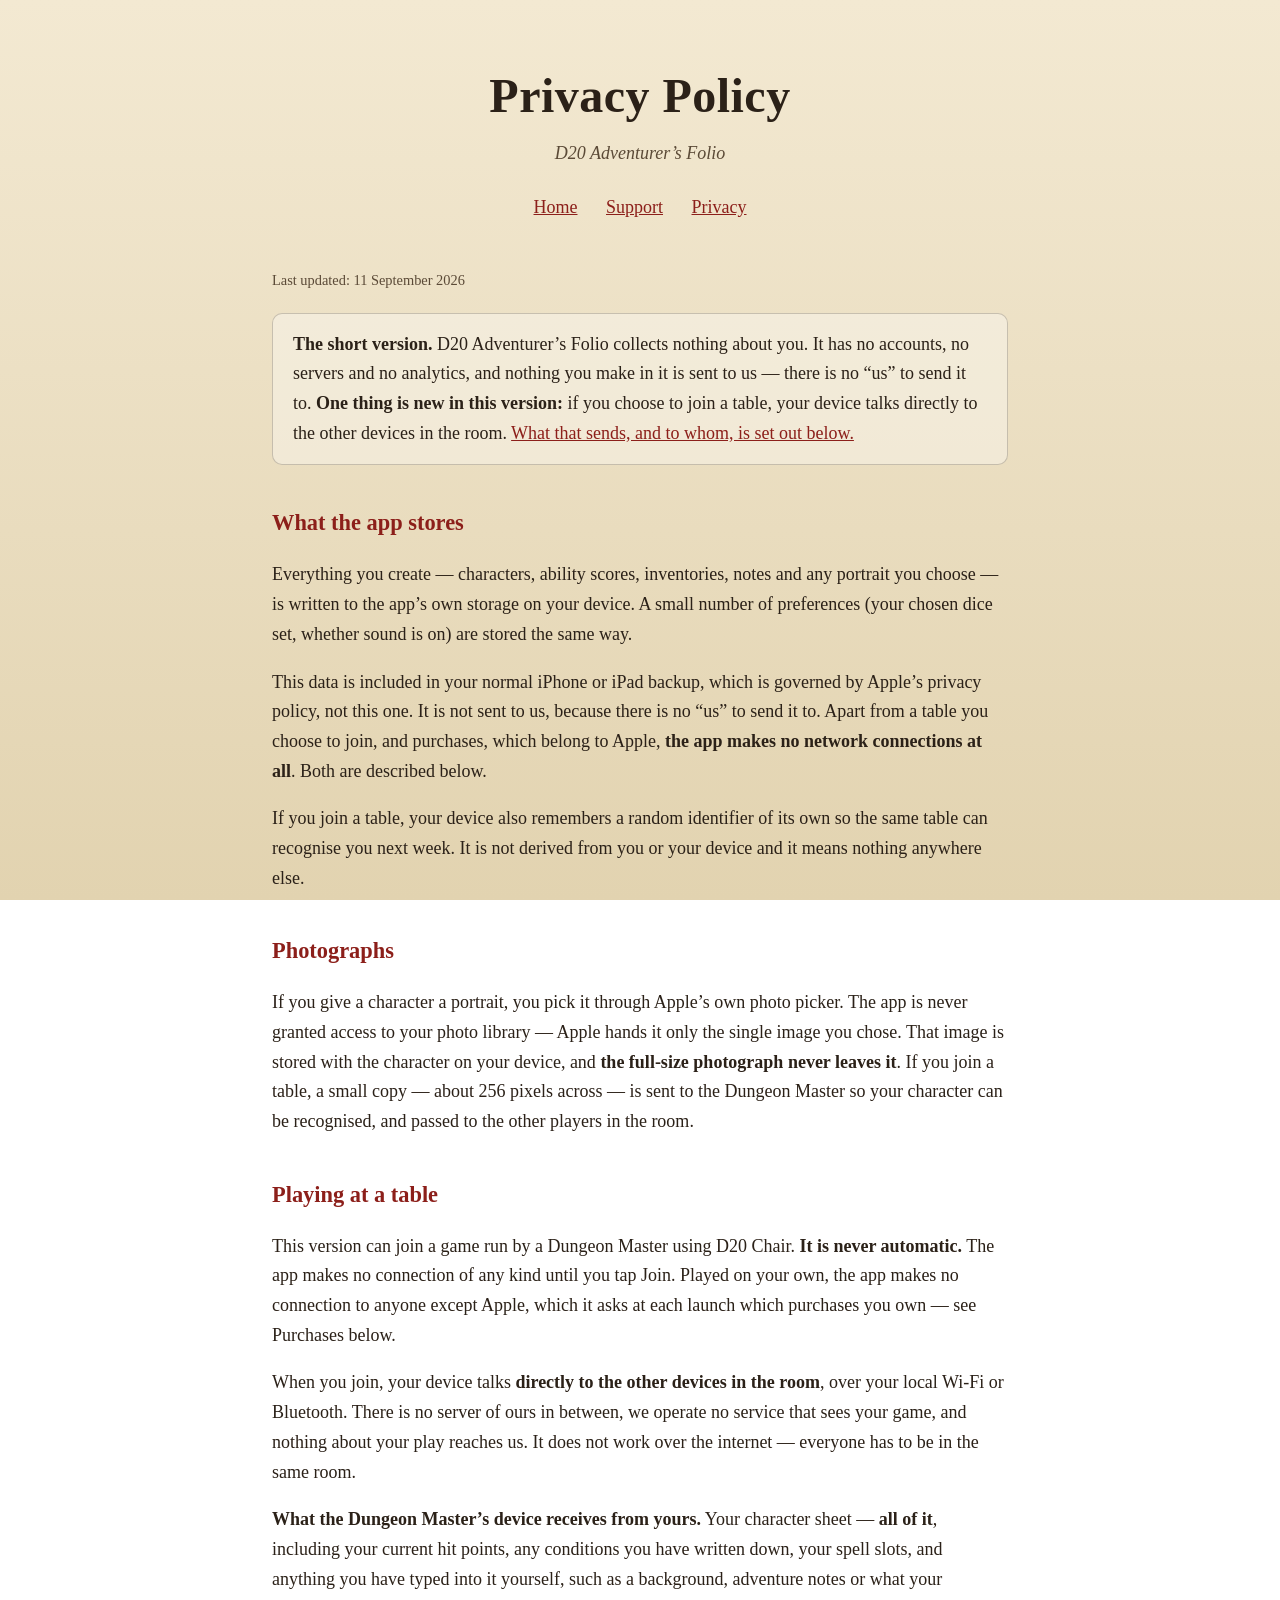
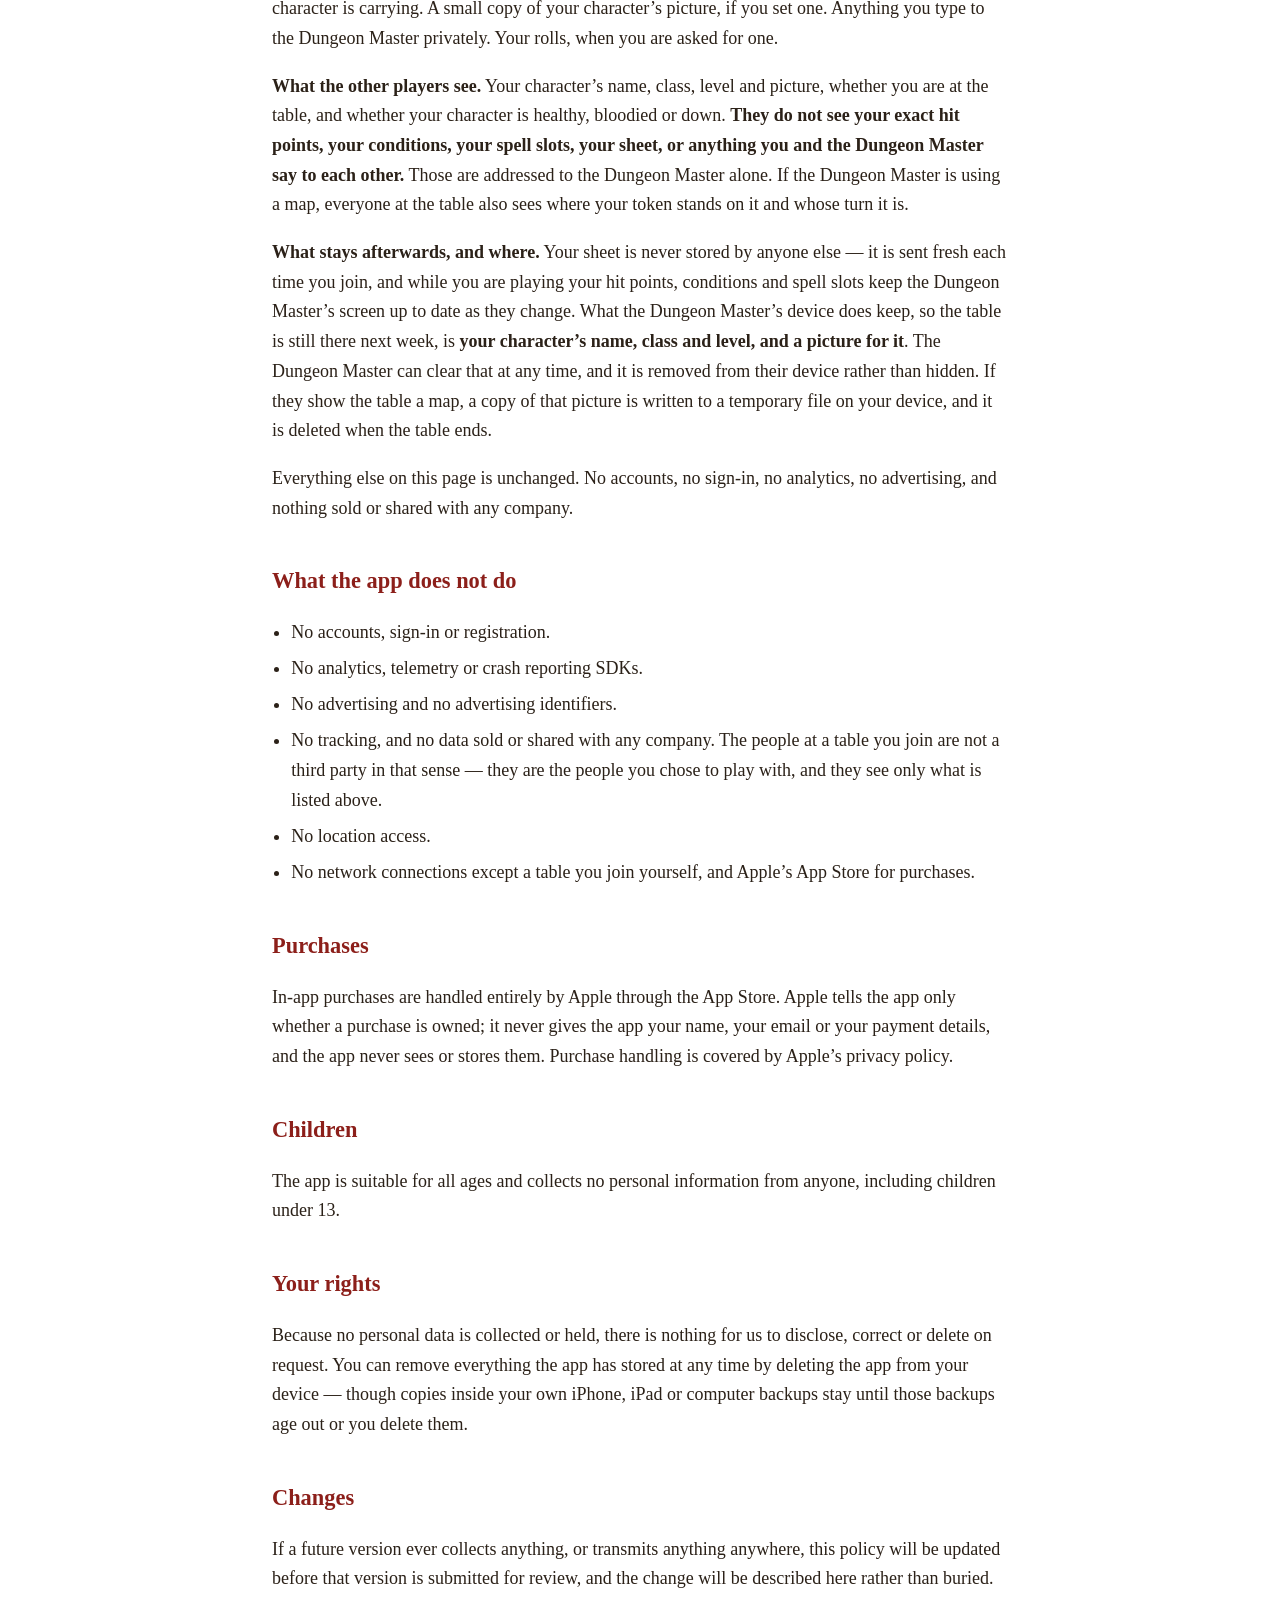
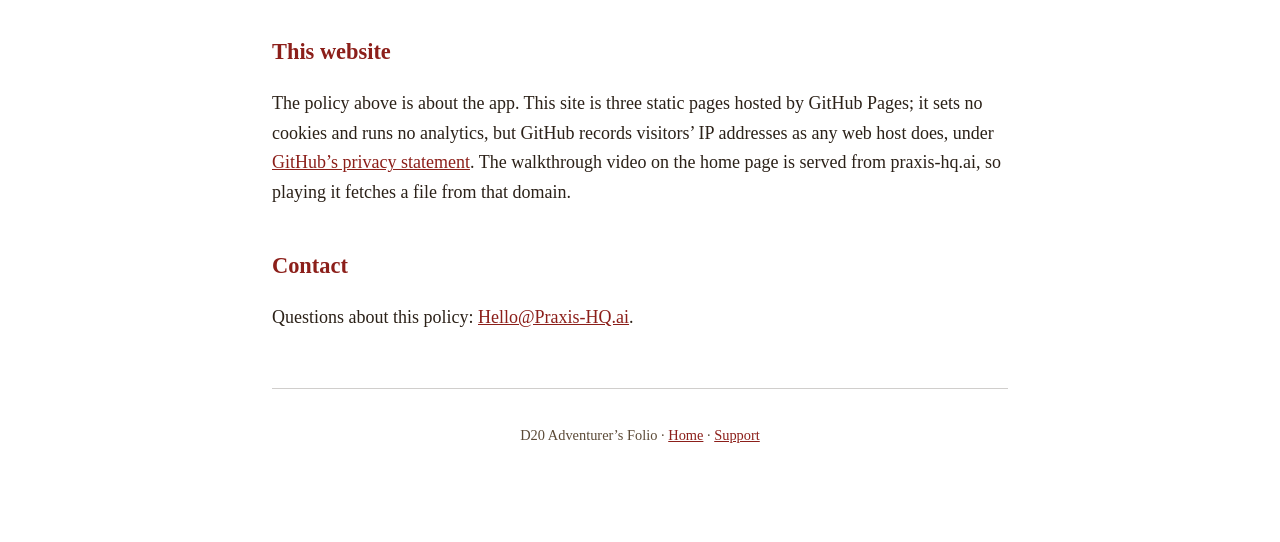
==== privacy.html @ 34105231 "The privacy page Apple actually links to still said the app has no network Folio 1.0.5 went live on " ====
<!doctype html>
<html lang="en">
<head>
<meta charset="utf-8">
<meta name="viewport" content="width=device-width, initial-scale=1">
<title>Privacy Policy &mdash; D20 Adventurer's Folio</title>
<meta name="description" content="Privacy policy for D20 Adventurer's Folio. The app collects no personal data, has no servers, and never transmits your characters.">
<meta property="og:title" content="Privacy Policy — D20 Adventurer’s Folio">
<meta property="og:image" content="https://adam2670.github.io/d20-adventurers-folio/img/hero-playtable.jpg">
<meta property="og:url" content="https://adam2670.github.io/d20-adventurers-folio/privacy.html">
<link rel="canonical" href="https://adam2670.github.io/d20-adventurers-folio/privacy.html">
<link rel="stylesheet" href="style.css?v=3">
</head>
<body>
<div class="wrap">
<header>
  <h1>Privacy Policy</h1>
  <p class="motto">D20 Adventurer&rsquo;s Folio</p>
  <nav>
    <a href="index.html">Home</a>
    <a href="support.html">Support</a>
    <a href="privacy.html">Privacy</a>
  </nav>
</header>

<p class="updated">Last updated: 11 September 2026</p>

<div class="card">
  <p style="margin:0"><strong>The short version.</strong> D20 Adventurer&rsquo;s
  Folio collects nothing about you. It has no accounts, no servers and no
  analytics, and nothing you make in it is sent to us &mdash; there is no
  &ldquo;us&rdquo; to send it to. <strong>One thing is new in this version:</strong>
  if you choose to join a table, your device talks directly to the other devices
  in the room. <a href="#table">What that sends, and to whom, is set out below.</a></p>
</div>

<h2>What the app stores</h2>
<p>Everything you create &mdash; characters, ability scores, inventories, notes
and any portrait you choose &mdash; is written to the app&rsquo;s own storage on
your device. A small number of preferences (your chosen dice set, whether sound
is on) are stored the same way.</p>
<p>This data is included in your normal iPhone or iPad backup, which is governed
by Apple&rsquo;s privacy policy, not this one. It is not sent to us, because
there is no &ldquo;us&rdquo; to send it to. Apart from a table you choose to join,
and purchases, which belong to Apple, <strong>the app makes no network
connections at all</strong>. Both are described below.</p>
<p>If you join a table, your device also remembers a random identifier of its own
so the same table can recognise you next week. It is not derived from you or your
device and it means nothing anywhere else.</p>

<h2>Photographs</h2>
<p>If you give a character a portrait, you pick it through Apple&rsquo;s own
photo picker. The app is never granted access to your photo library &mdash;
Apple hands it only the single image you chose. That image is stored with the
character on your device, and <strong>the full-size photograph never leaves
it</strong>. If you join a table, a small copy &mdash; about 256 pixels across
&mdash; is sent to the Dungeon Master so your character can be recognised, and
passed to the other players in the room.</p>

<h2 id="table">Playing at a table</h2>
<p>This version can join a game run by a Dungeon Master using D20 Chair. <strong>It
is never automatic.</strong> The app makes no connection of any kind until you tap
Join. Played on your own, the app makes no connection to anyone except Apple,
which it asks at each launch which purchases you own &mdash; see Purchases below.</p>

<p>When you join, your device talks <strong>directly to the other devices in the
room</strong>, over your local Wi&#8209;Fi or Bluetooth. There is no server of ours
in between, we operate no service that sees your game, and nothing about your play
reaches us. It does not work over the internet &mdash; everyone has to be in the
same room.</p>

<p><strong>What the Dungeon Master&rsquo;s device receives from yours.</strong> Your
character sheet &mdash; <strong>all of it</strong>, including your current hit points,
any conditions you have written down, your spell slots, and anything you have typed
into it yourself, such as a background, adventure notes or what your character is
carrying. A small copy of your character&rsquo;s picture, if you set one. Anything you type to the Dungeon Master privately. Your rolls, when you are
asked for one.</p>

<p><strong>What the other players see.</strong> Your character&rsquo;s name, class,
level and picture, whether you are at the table, and whether your character is
healthy, bloodied or down. <strong>They do not see your exact hit points, your
conditions, your spell slots, your sheet, or anything you and the Dungeon Master say
to each other.</strong> Those are addressed to the Dungeon Master alone. If the
Dungeon Master is using a map, everyone at the table also sees where your token stands
on it and whose turn it is.</p>

<p><strong>What stays afterwards, and where.</strong> Your sheet is never stored by
anyone else &mdash; it is sent fresh each time you join, and while you are playing
your hit points, conditions and spell slots keep the Dungeon Master&rsquo;s screen up
to date as they change. What the Dungeon
Master&rsquo;s device does keep, so the table is still there next week, is
<strong>your character&rsquo;s name, class and level, and a picture for it</strong>.
The Dungeon Master can clear that at any time, and it is removed from their device
rather than hidden. If they show the table a map, a copy of that picture is written
to a temporary file on your device, and it is deleted when the table ends.</p>

<p>Everything else on this page is unchanged. No accounts, no sign&#8209;in, no
analytics, no advertising, and nothing sold or shared with any company.</p>

<h2>What the app does not do</h2>
<ul>
  <li>No accounts, sign-in or registration.</li>
  <li>No analytics, telemetry or crash reporting SDKs.</li>
  <li>No advertising and no advertising identifiers.</li>
  <li>No tracking, and no data sold or shared with any company. The people at a
      table you join are not a third party in that sense &mdash; they are the
      people you chose to play with, and they see only what is listed above.</li>
  <li>No location access.</li>
  <li>No network connections except a table you join yourself, and Apple&rsquo;s
      App Store for purchases.</li>
</ul>

<h2>Purchases</h2>
<p>In-app purchases are handled entirely by Apple through the App Store. Apple
tells the app only whether a purchase is owned; it never gives the app your name,
your email or your payment details, and the app never sees or stores them.
Purchase handling is covered by Apple&rsquo;s privacy policy.</p>

<h2>Children</h2>
<p>The app is suitable for all ages and collects no personal information from
anyone, including children under 13.</p>

<h2>Your rights</h2>
<p>Because no personal data is collected or held, there is nothing for us to
disclose, correct or delete on request. You can remove everything the app has
stored at any time by deleting the app from your device &mdash; though copies
inside your own iPhone, iPad or computer backups stay until those backups age
out or you delete them.</p>

<h2>Changes</h2>
<p>If a future version ever collects anything, or transmits anything anywhere,
this policy will be updated before that version is submitted for review, and the change will be described here rather than
buried.</p>

<h2>This website</h2>
<p>The policy above is about the app. This site is three static pages hosted by
GitHub Pages; it sets no cookies and runs no analytics, but GitHub records
visitors&rsquo; IP addresses as any web host does, under
<a href="https://docs.github.com/en/site-policy/privacy-policies/github-privacy-statement">GitHub&rsquo;s
privacy statement</a>. The walkthrough video on the home page is served from
praxis-hq.ai, so playing it fetches a file from that domain.</p>

<h2>Contact</h2>
<p>Questions about this policy: <a href="mailto:Hello@Praxis-HQ.ai">Hello@Praxis-HQ.ai</a>.</p>

<footer>
  <p>D20 Adventurer&rsquo;s Folio &middot; <a href="index.html">Home</a> &middot; <a href="support.html">Support</a></p>
</footer>
</div>
</body>
</html>
---- style.css ----
/* Adventurer's Folio — site styles. Self-contained: no fonts, scripts or
   images fetched from anywhere, so the pages load instantly and work offline. */
:root {
  --parchment: #f3e9d2;
  --parchment-dark: #e2d3b0;
  --ink: #2b2118;
  --ink-soft: #5b4a37;
  --accent: #8c1f1a;
  --rule: rgba(43, 33, 24, 0.22);
}
* { box-sizing: border-box; }
body {
  margin: 0;
  padding: 0 1.25rem 5rem;
  background: linear-gradient(180deg, var(--parchment) 0%, var(--parchment-dark) 100%);
  background-attachment: fixed;
  color: var(--ink);
  font-family: Georgia, "Iowan Old Style", "Times New Roman", serif;
  font-size: 18px;
  line-height: 1.65;
}
.wrap { max-width: 46rem; margin: 0 auto; }
header { text-align: center; padding: 3.5rem 0 1rem; }
h1 {
  font-size: clamp(2rem, 6vw, 3rem);
  margin: 0 0 .25rem;
  letter-spacing: .01em;
}
.motto {
  font-style: italic;
  color: var(--ink-soft);
  margin: 0 0 1.5rem;
}
hr {
  border: 0;
  border-top: 1px solid var(--rule);
  margin: 2rem 0;
}
h2 {
  font-size: 1.4rem;
  margin: 2.5rem 0 .75rem;
  color: var(--accent);
}
h3 { font-size: 1.1rem; margin: 1.75rem 0 .4rem; }
a { color: var(--accent); }
a:hover { text-decoration: none; }
nav { text-align: center; margin-bottom: 1rem; }
nav a { margin: 0 .75rem; white-space: nowrap; }
ul { padding-left: 1.2rem; }
li { margin: .4rem 0; }
.lede { font-size: 1.1rem; }
.card {
  background: rgba(255, 255, 255, 0.35);
  border: 1px solid var(--rule);
  border-radius: 10px;
  padding: 1rem 1.25rem;
  margin: 1.25rem 0;
}
.updated { color: var(--ink-soft); font-size: .9rem; }
/* The "getting it" card while the app is still in review. The rule down the
   left is what makes it read as a status note rather than as the download
   button someone arriving from a printed QR code is hoping for. */
.card.pending { border-left: 4px solid var(--accent); }

/* The 1.1 asterisk. Raised and small so it reads as a footnote mark rather
   than as punctuation, and underlined only on hover so a page carrying four
   of them does not look speckled. */
.mark {
  font-size: .8em;
  vertical-align: super;
  line-height: 0;
  text-decoration: none;
  padding: 0 .1em;
}
.mark:hover { text-decoration: underline; }
footer {
  margin-top: 3.5rem;
  padding-top: 1.25rem;
  border-top: 1px solid var(--rule);
  text-align: center;
  color: var(--ink-soft);
  font-size: .9rem;
}
code {
  font-family: ui-monospace, "SF Mono", Menlo, monospace;
  font-size: .9em;
  background: rgba(255,255,255,.45);
  padding: .1em .35em;
  border-radius: 4px;
}

/* ---------------------------------------------------------------------------
   Imagery. Added when the page went from text to a showcase.

   The text column stays 46rem — that is a comfortable measure and widening it
   for the sake of pictures would hurt the reading. Figures break OUT of it
   instead, via a negative margin capped by the viewport, so the prose keeps its
   width and the art gets the room.

   Every image carries width/height so the browser reserves its box before the
   bytes land: without that the page reflows six times as it loads, which on a
   phone reads as jitter.
--------------------------------------------------------------------------- */
figure { margin: 0; }
figure img {
  display: block;
  width: 100%;
  height: auto;
  border-radius: 8px;
  border: 1px solid var(--rule);
  box-shadow: 0 2px 14px rgba(43, 33, 24, .18);
  background: rgba(255,255,255,.25);
}
figcaption {
  text-align: center;
  font-style: italic;
  color: var(--ink-soft);
  font-size: .92rem;
  margin-top: .5rem;
}

/* The walkthrough video. Matched to `figure img` so a video and a still sit
   identically in the measure — same radius, rule and shadow, so the page does
   not visibly change shape when one replaces the other. */
figure video {
  display: block;
  width: 100%;
  height: auto;
  border-radius: 8px;
  border: 1px solid var(--rule);
  box-shadow: 0 2px 14px rgba(43, 33, 24, .18);
  background: #14100a;
}
/* Licence attribution, not commentary: smaller and quieter than a figcaption,
   but deliberately NOT hidden — CC-BY requires it to be visible. */
.credit {
  text-align: center;
  color: var(--ink-soft);
  font-size: .78rem;
  margin: .6rem 0 0;
}

/* The playtable render, wider than the measure. */
.hero { margin: .5rem 0 2rem; }
.hero img { border-radius: 10px; }
.wide { margin: 2rem 0; }

/* Picture beside prose. Below 46rem it stacks, picture first — on a phone the
   image is the thing that earns the scroll. */
.split {
  display: grid;
  grid-template-columns: minmax(0, 1fr) minmax(0, 1.15fr);
  gap: 1.75rem;
  align-items: center;
  margin: 1.5rem 0 2.5rem;
}
.split > div > p:first-child { margin-top: 0; }
.split > div > p:last-child { margin-bottom: 0; }
.split.reverse > figure { order: 2; }

.gallery {
  display: grid;
  grid-template-columns: repeat(3, minmax(0, 1fr));
  gap: 1.25rem;
  margin: 1.5rem 0 2.5rem;
}
/* The cast: FOUR across, one row, full size. It was briefly five — Sir Garrick
   and Sir Adam are both paladins, and the pair read as a duplicate while the
   extra card cost the row its clean single line. One paladin, four columns.
   The builder crops every card to one aspect so the captions sit level. */
.heroes {
  display: grid;
  grid-template-columns: repeat(4, minmax(0, 1fr));
  gap: 1rem;
  margin: 1.5rem 0 2.5rem;
}
.heroes figcaption { font-size: .82rem; }

/* The comparison table.
   THE WRAPPER SCROLLS, NOT THE PAGE. Three columns of prose cannot fit a
   narrow phone at a readable size, and a table that overflows its parent takes
   the whole document sideways with it — every section on the page then scrolls
   horizontally to accommodate one element. `overflow-x: auto` on the wrapper
   confines that to the table, and `min-width` gives it something to scroll to
   rather than crushing the columns to two words each. */
.compare { overflow-x: auto; margin: 1.25rem 0 2rem; }
.compare table {
  border-collapse: collapse;
  width: 100%;
  min-width: 34rem;
  font-size: .95rem;
}
.compare th, .compare td {
  text-align: left;
  vertical-align: top;
  padding: .6rem .7rem;
  border-bottom: 1px solid var(--rule);
}
.compare thead th {
  font-size: .82rem;
  letter-spacing: .04em;
  text-transform: uppercase;
  color: var(--ink-soft);
  border-bottom-width: 2px;
}
/* The first column is the question, not an answer — it reads as a row label. */
.compare tbody th { font-weight: 600; width: 26%; }
/* Ours is the column being argued for, so it carries the weight. The tint is
   the parchment card colour, not a highlight: a coloured band would read as an
   ad inside a page that is otherwise a document. */
.compare td:last-child { background: rgba(255, 255, 255, 0.35); }
.compare tbody tr:last-child th, .compare tbody tr:last-child td { border-bottom: none; }

@media (max-width: 46rem) {
  .split { grid-template-columns: 1fr; gap: 1.1rem; }
  .split.reverse > figure { order: 0; }
  .gallery { grid-template-columns: repeat(2, minmax(0, 1fr)); }
  .heroes { grid-template-columns: repeat(2, minmax(0, 1fr)); }
}
@media (max-width: 30rem) {
  .gallery, .heroes { grid-template-columns: 1fr; }
}
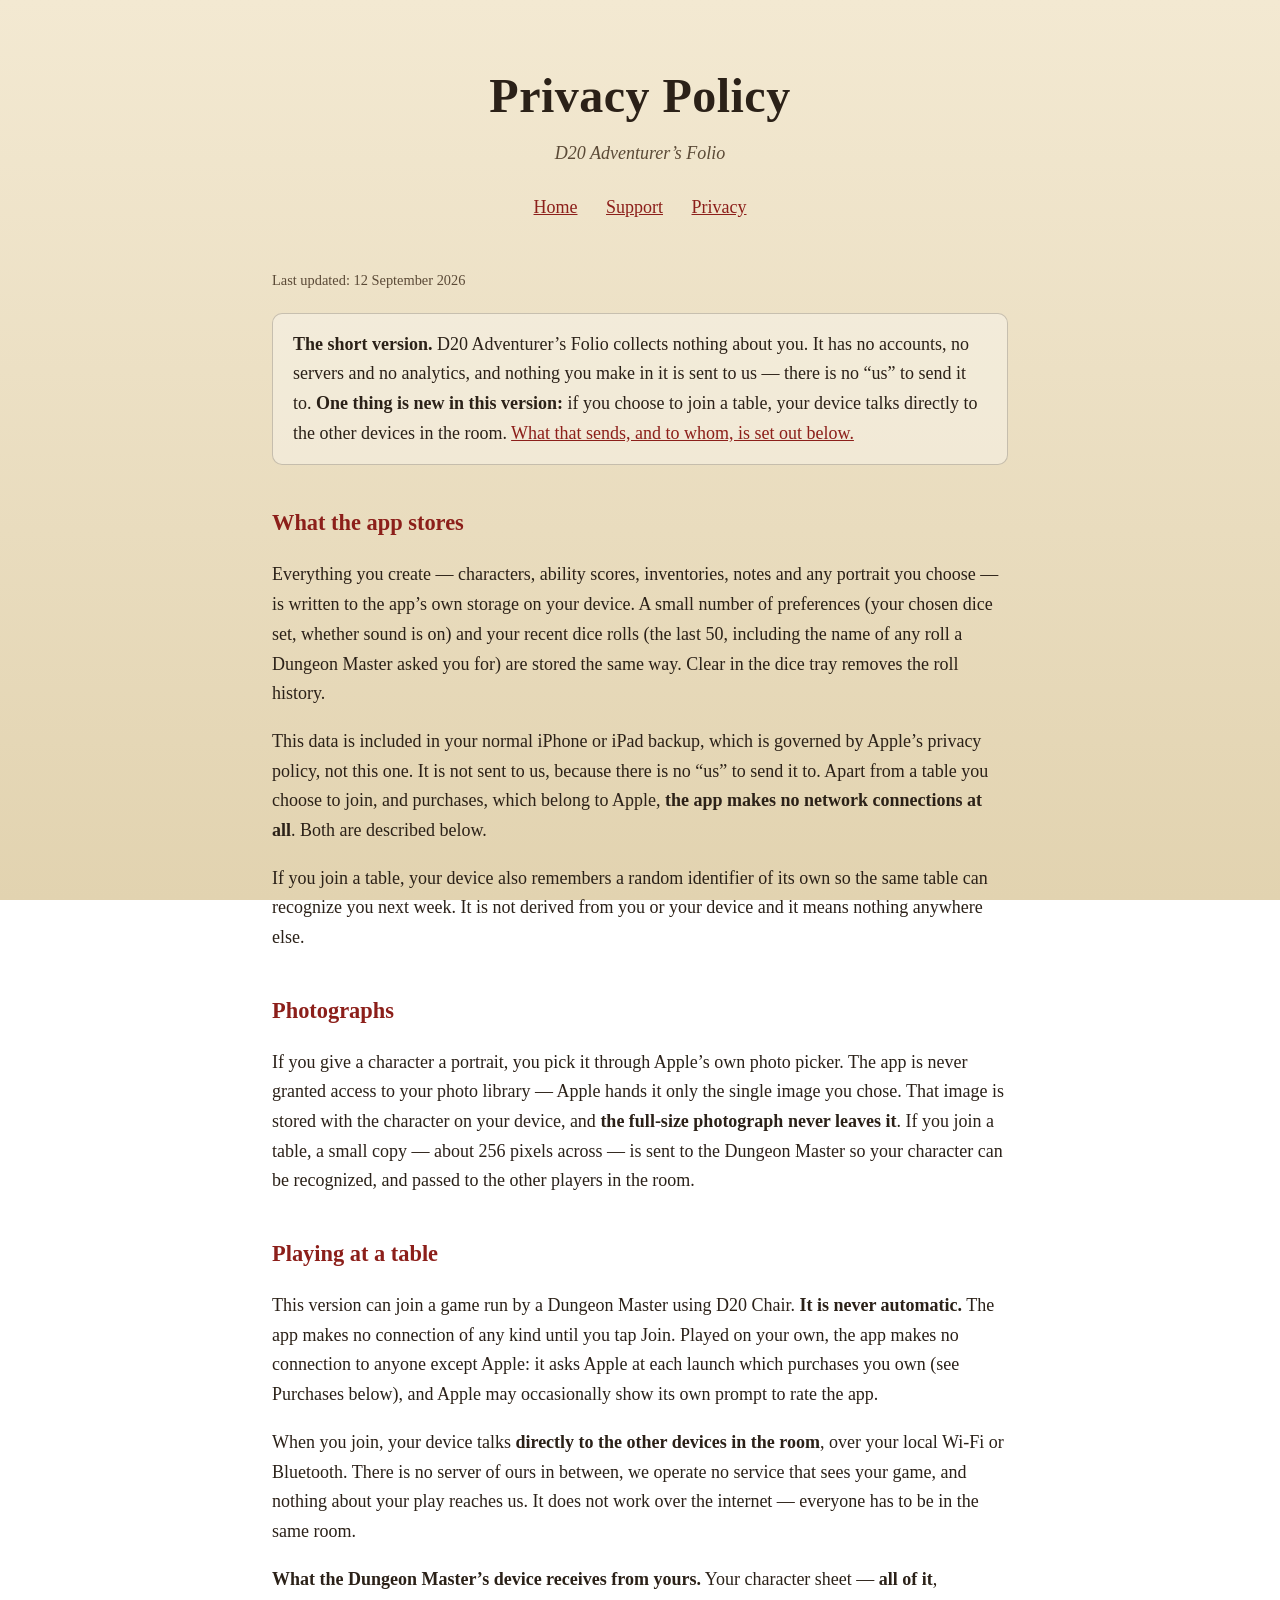
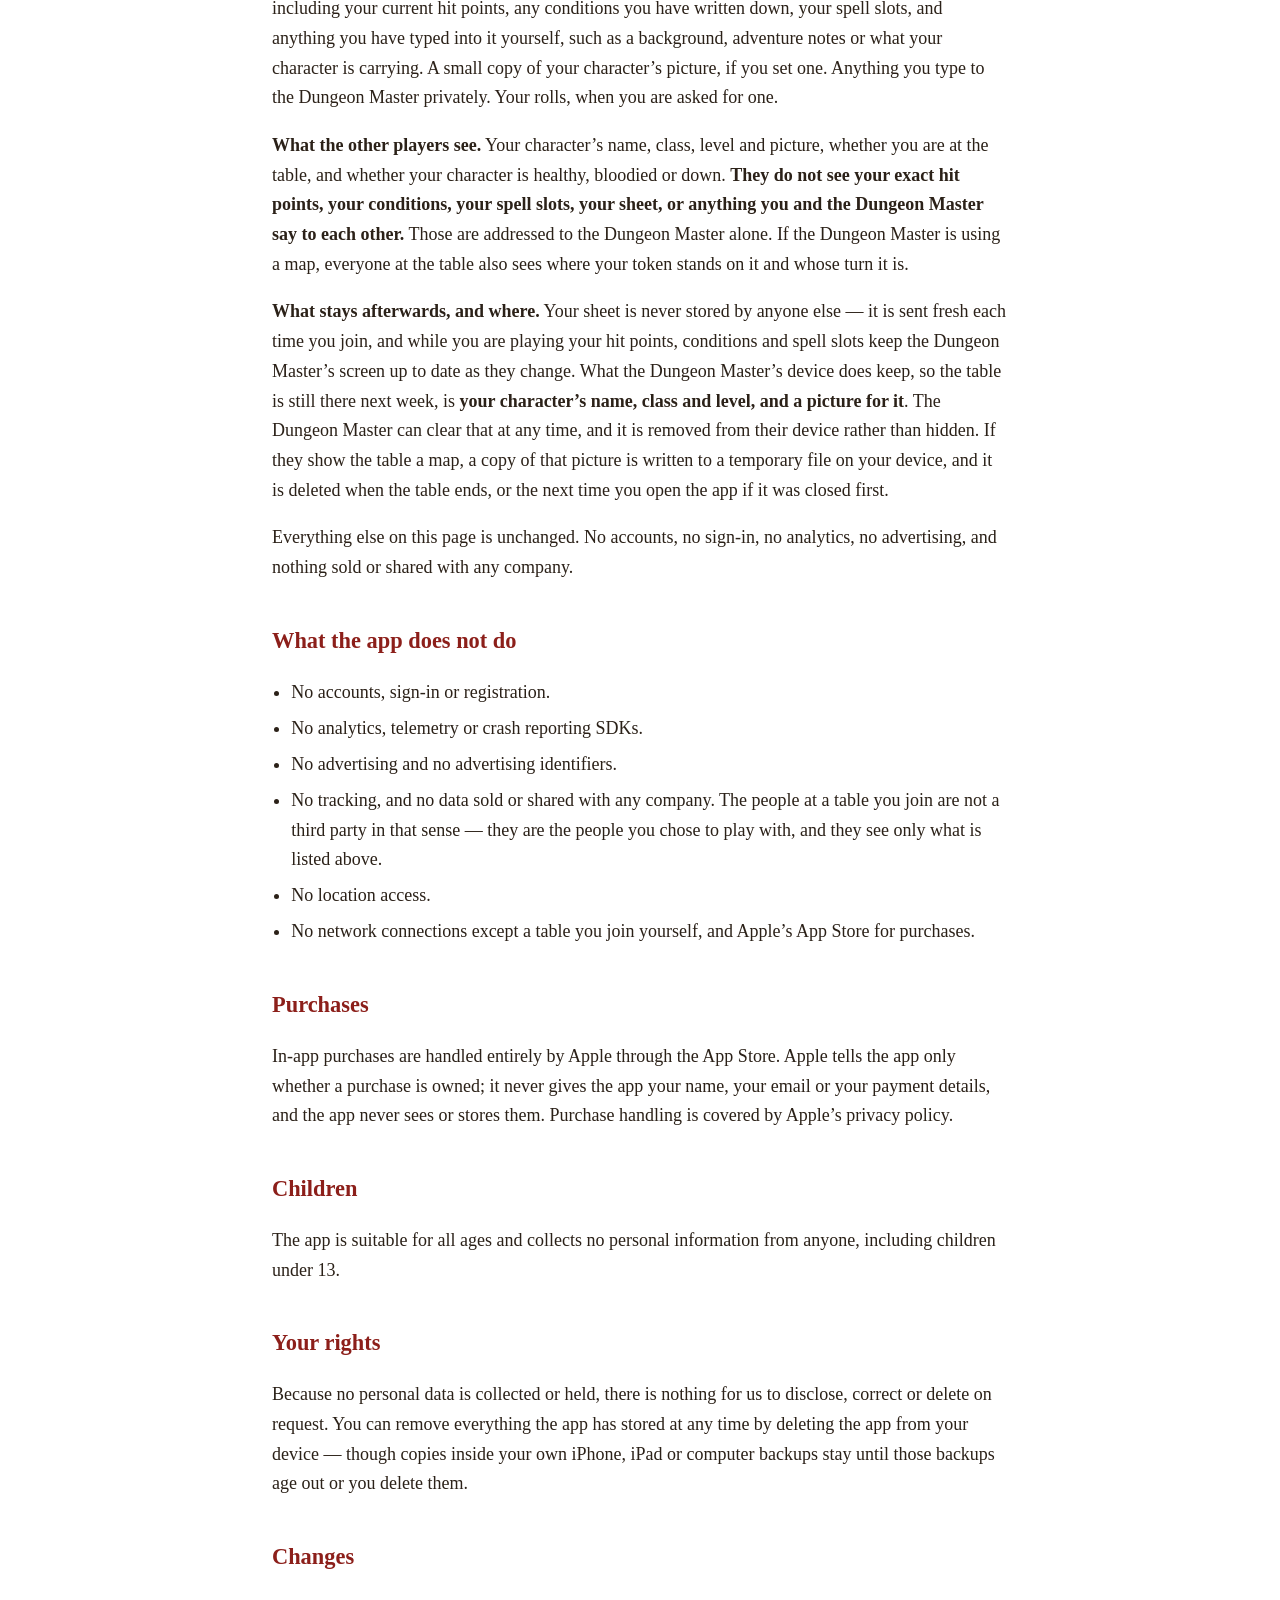
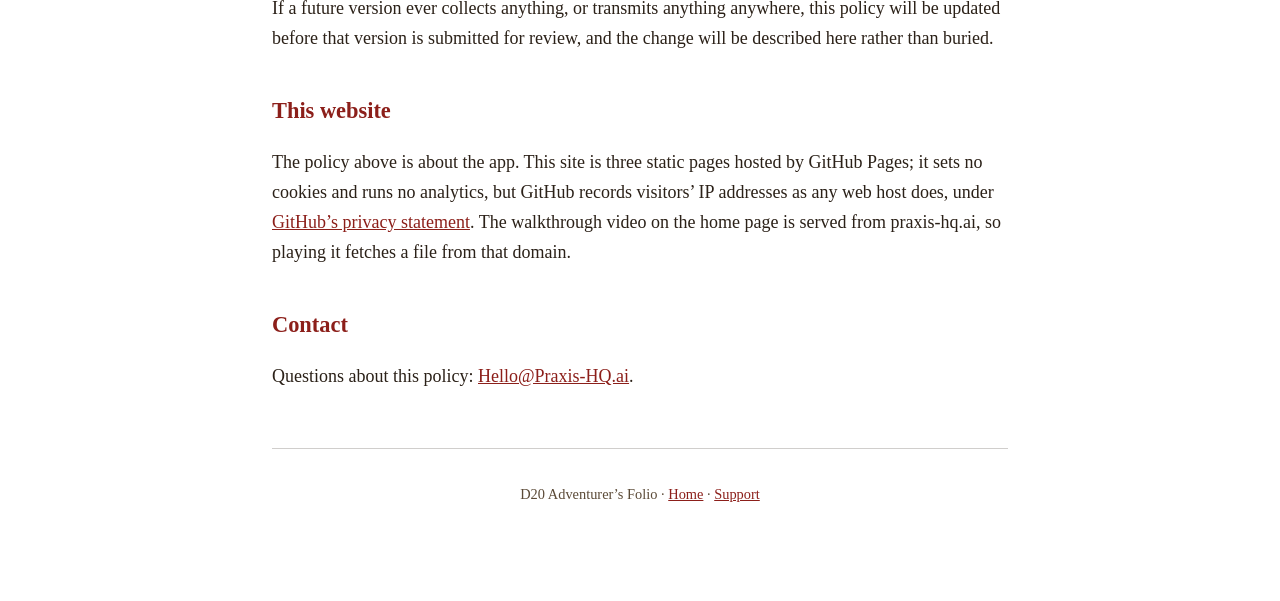
==== commit bc08671e: "Privacy: recent dice rolls, Apple's rating prompt, map cleanup after a force-quit (Adam approved A, " ====
--- a/privacy.html
+++ b/privacy.html
@@ -23,7 +23,7 @@
   </nav>
 </header>
 
-<p class="updated">Last updated: 11 September 2026</p>
+<p class="updated">Last updated: 12 September 2026</p>
 
 <div class="card">
   <p style="margin:0"><strong>The short version.</strong> D20 Adventurer&rsquo;s
@@ -38,14 +38,16 @@
 <p>Everything you create &mdash; characters, ability scores, inventories, notes
 and any portrait you choose &mdash; is written to the app&rsquo;s own storage on
 your device. A small number of preferences (your chosen dice set, whether sound
-is on) are stored the same way.</p>
+is on) and your recent dice rolls (the last 50, including the name of any roll a
+Dungeon Master asked you for) are stored the same way. Clear in the dice tray
+removes the roll history.</p>
 <p>This data is included in your normal iPhone or iPad backup, which is governed
 by Apple&rsquo;s privacy policy, not this one. It is not sent to us, because
 there is no &ldquo;us&rdquo; to send it to. Apart from a table you choose to join,
 and purchases, which belong to Apple, <strong>the app makes no network
 connections at all</strong>. Both are described below.</p>
 <p>If you join a table, your device also remembers a random identifier of its own
-so the same table can recognise you next week. It is not derived from you or your
+so the same table can recognize you next week. It is not derived from you or your
 device and it means nothing anywhere else.</p>
 
 <h2>Photographs</h2>
@@ -54,14 +56,15 @@
 Apple hands it only the single image you chose. That image is stored with the
 character on your device, and <strong>the full-size photograph never leaves
 it</strong>. If you join a table, a small copy &mdash; about 256 pixels across
-&mdash; is sent to the Dungeon Master so your character can be recognised, and
+&mdash; is sent to the Dungeon Master so your character can be recognized, and
 passed to the other players in the room.</p>
 
 <h2 id="table">Playing at a table</h2>
 <p>This version can join a game run by a Dungeon Master using D20 Chair. <strong>It
 is never automatic.</strong> The app makes no connection of any kind until you tap
-Join. Played on your own, the app makes no connection to anyone except Apple,
-which it asks at each launch which purchases you own &mdash; see Purchases below.</p>
+Join. Played on your own, the app makes no connection to anyone except Apple: it asks
+Apple at each launch which purchases you own (see Purchases below), and Apple may
+occasionally show its own prompt to rate the app.</p>
 
 <p>When you join, your device talks <strong>directly to the other devices in the
 room</strong>, over your local Wi&#8209;Fi or Bluetooth. There is no server of ours
@@ -92,7 +95,8 @@
 <strong>your character&rsquo;s name, class and level, and a picture for it</strong>.
 The Dungeon Master can clear that at any time, and it is removed from their device
 rather than hidden. If they show the table a map, a copy of that picture is written
-to a temporary file on your device, and it is deleted when the table ends.</p>
+to a temporary file on your device, and it is deleted when the table ends, or the
+next time you open the app if it was closed first.</p>
 
 <p>Everything else on this page is unchanged. No accounts, no sign&#8209;in, no
 analytics, no advertising, and nothing sold or shared with any company.</p>
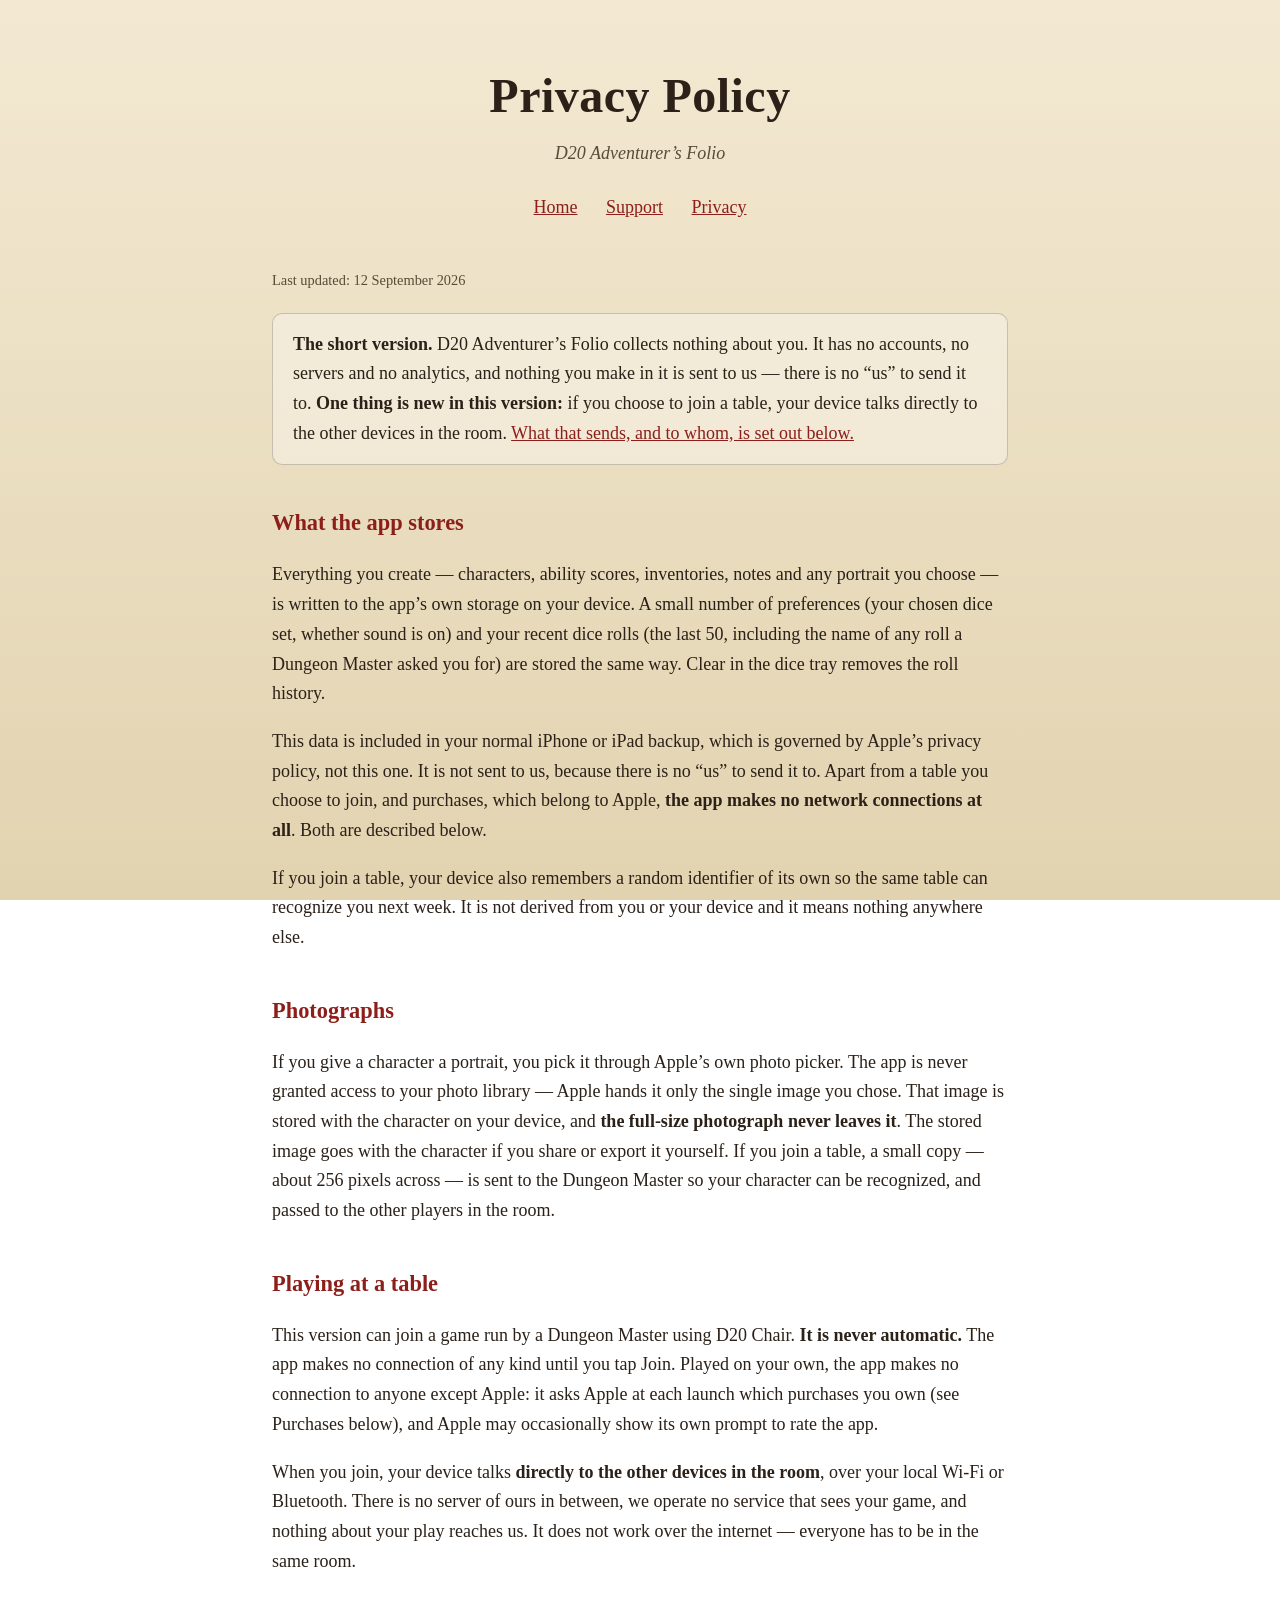
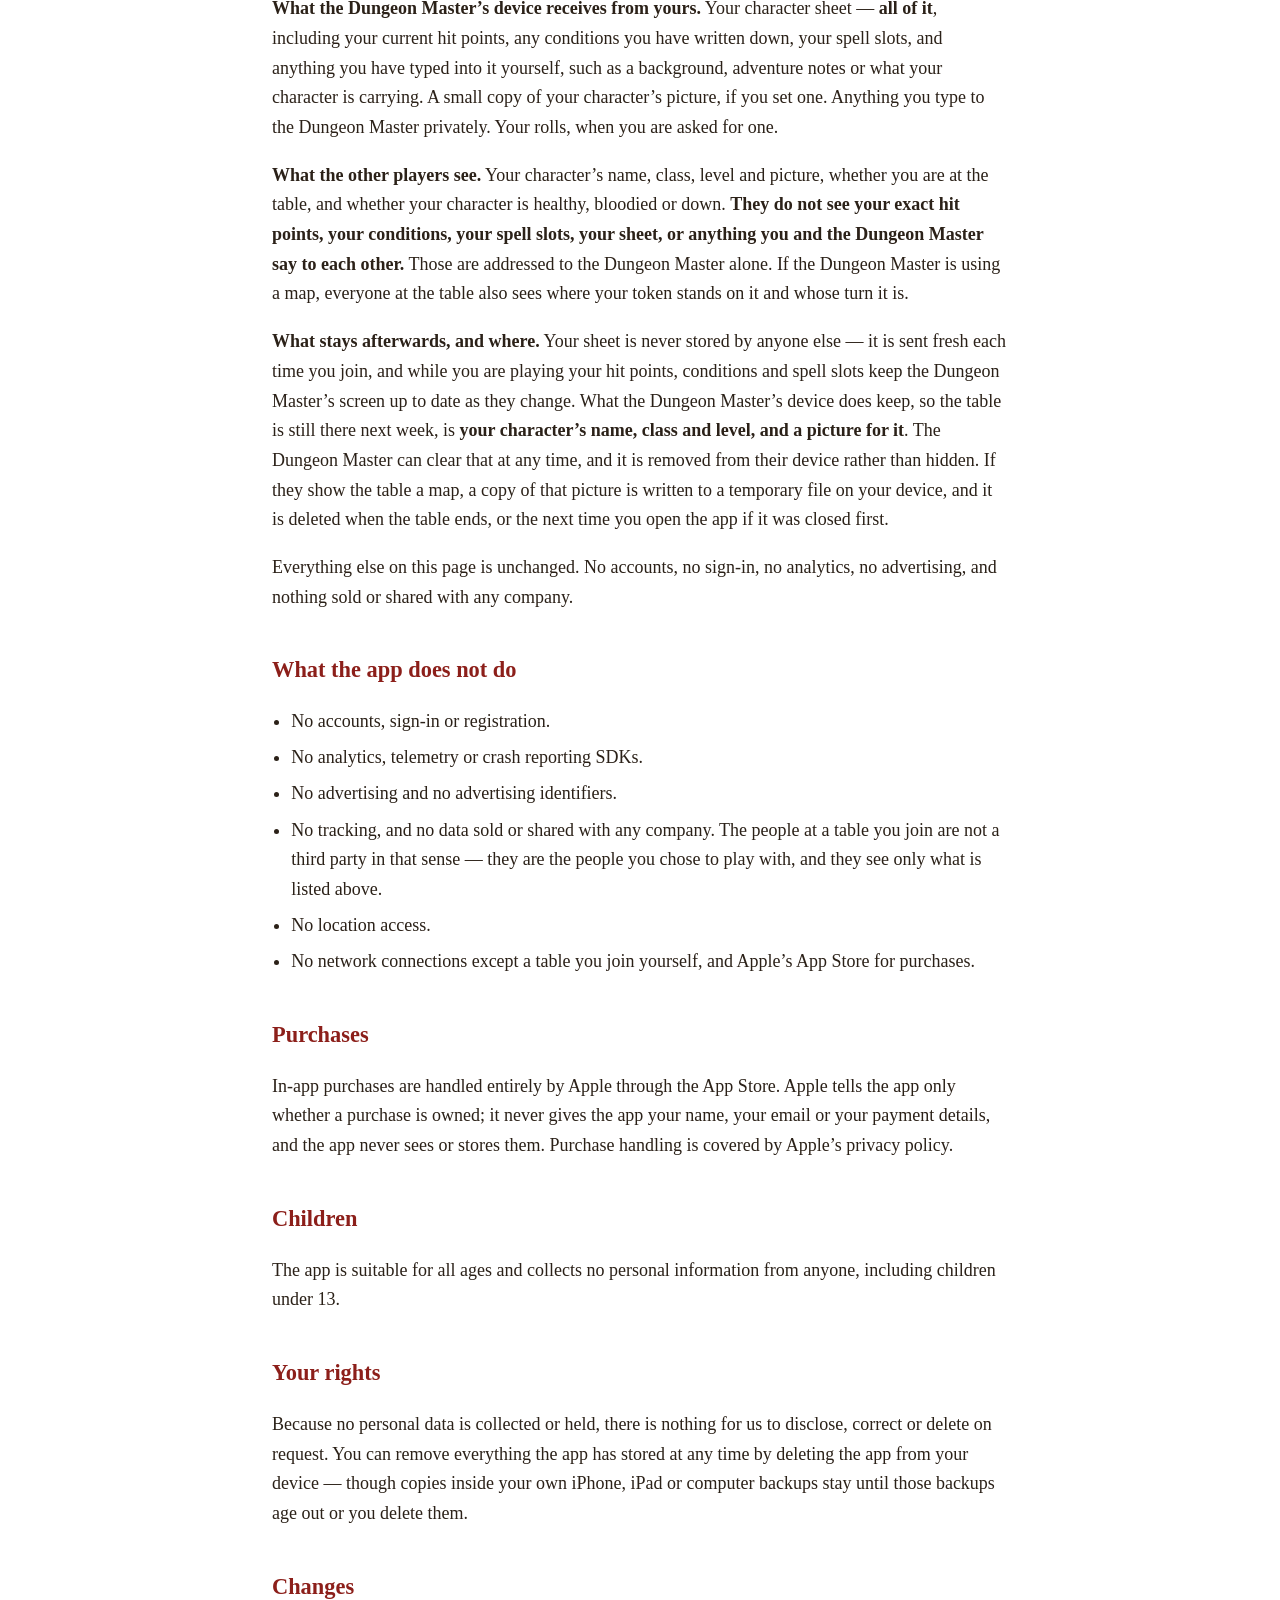
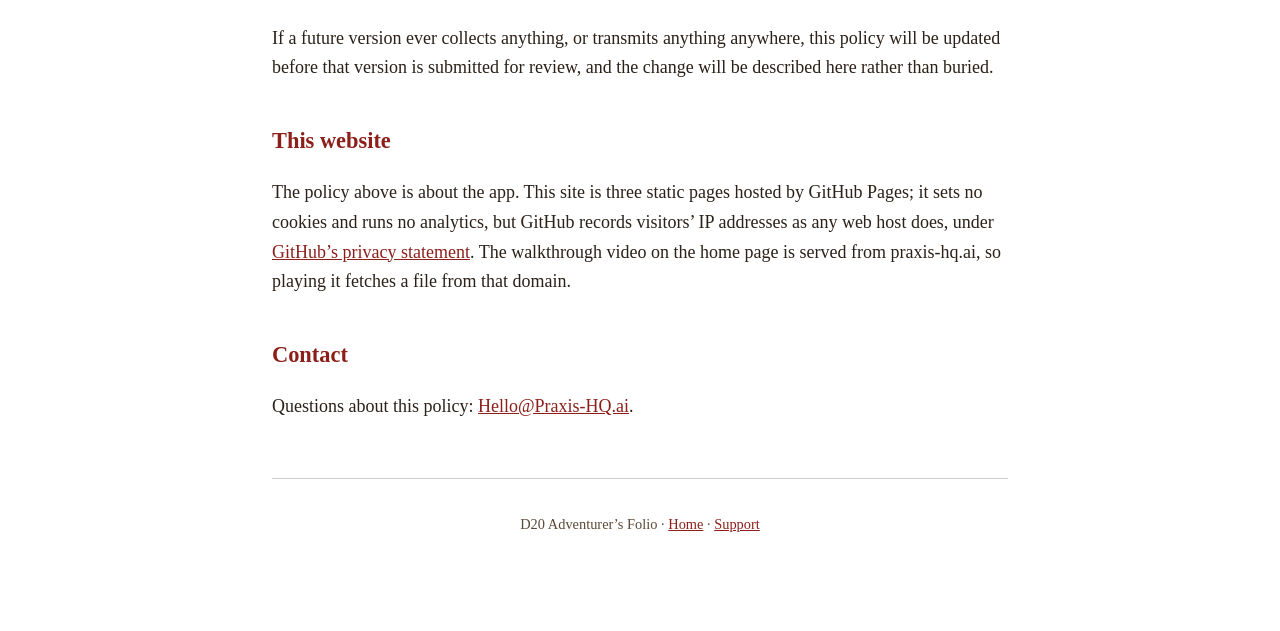
==== commit a81ef599: "Folio privacy: the stored portrait goes with a shared or exported character (B′, Adam approved 21:18" ====
--- a/privacy.html
+++ b/privacy.html
@@ -55,7 +55,8 @@
 photo picker. The app is never granted access to your photo library &mdash;
 Apple hands it only the single image you chose. That image is stored with the
 character on your device, and <strong>the full-size photograph never leaves
-it</strong>. If you join a table, a small copy &mdash; about 256 pixels across
+it</strong>. The stored image goes with the
+character if you share or export it yourself. If you join a table, a small copy &mdash; about 256 pixels across
 &mdash; is sent to the Dungeon Master so your character can be recognized, and
 passed to the other players in the room.</p>
 
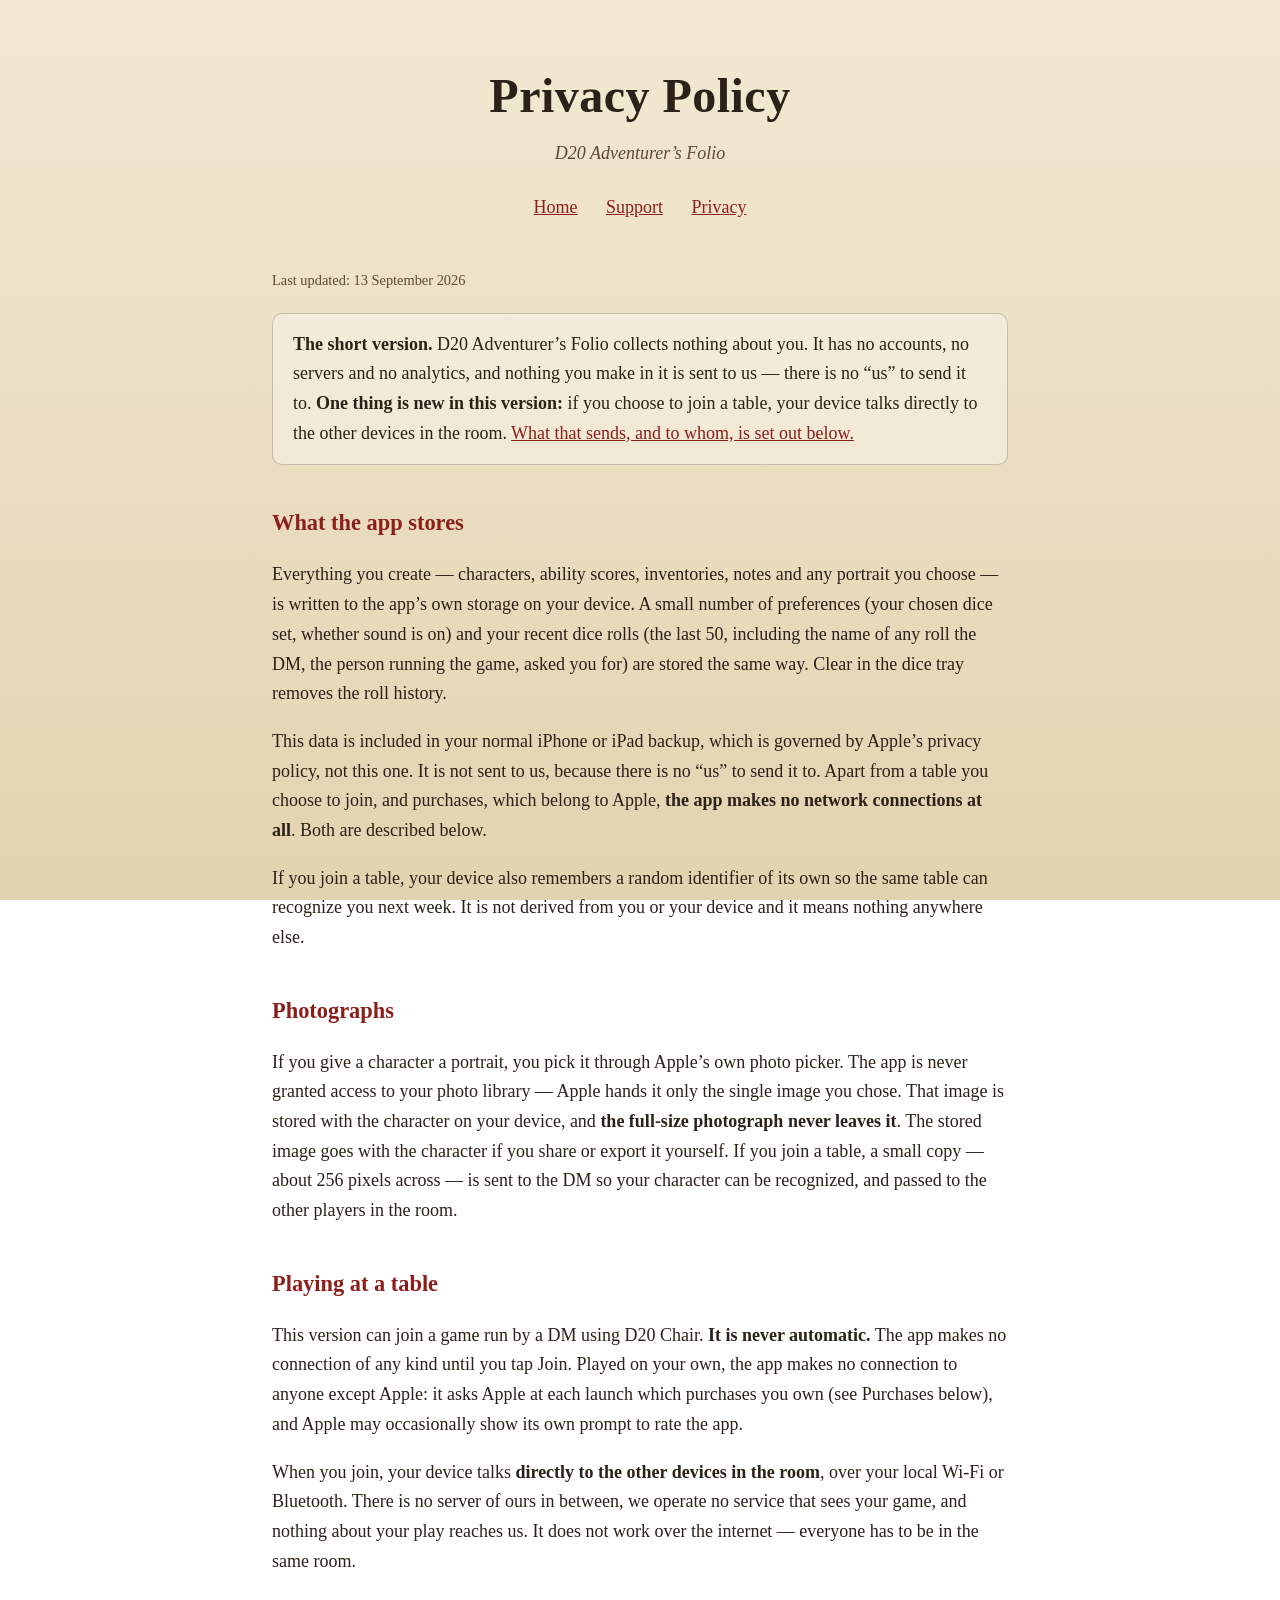
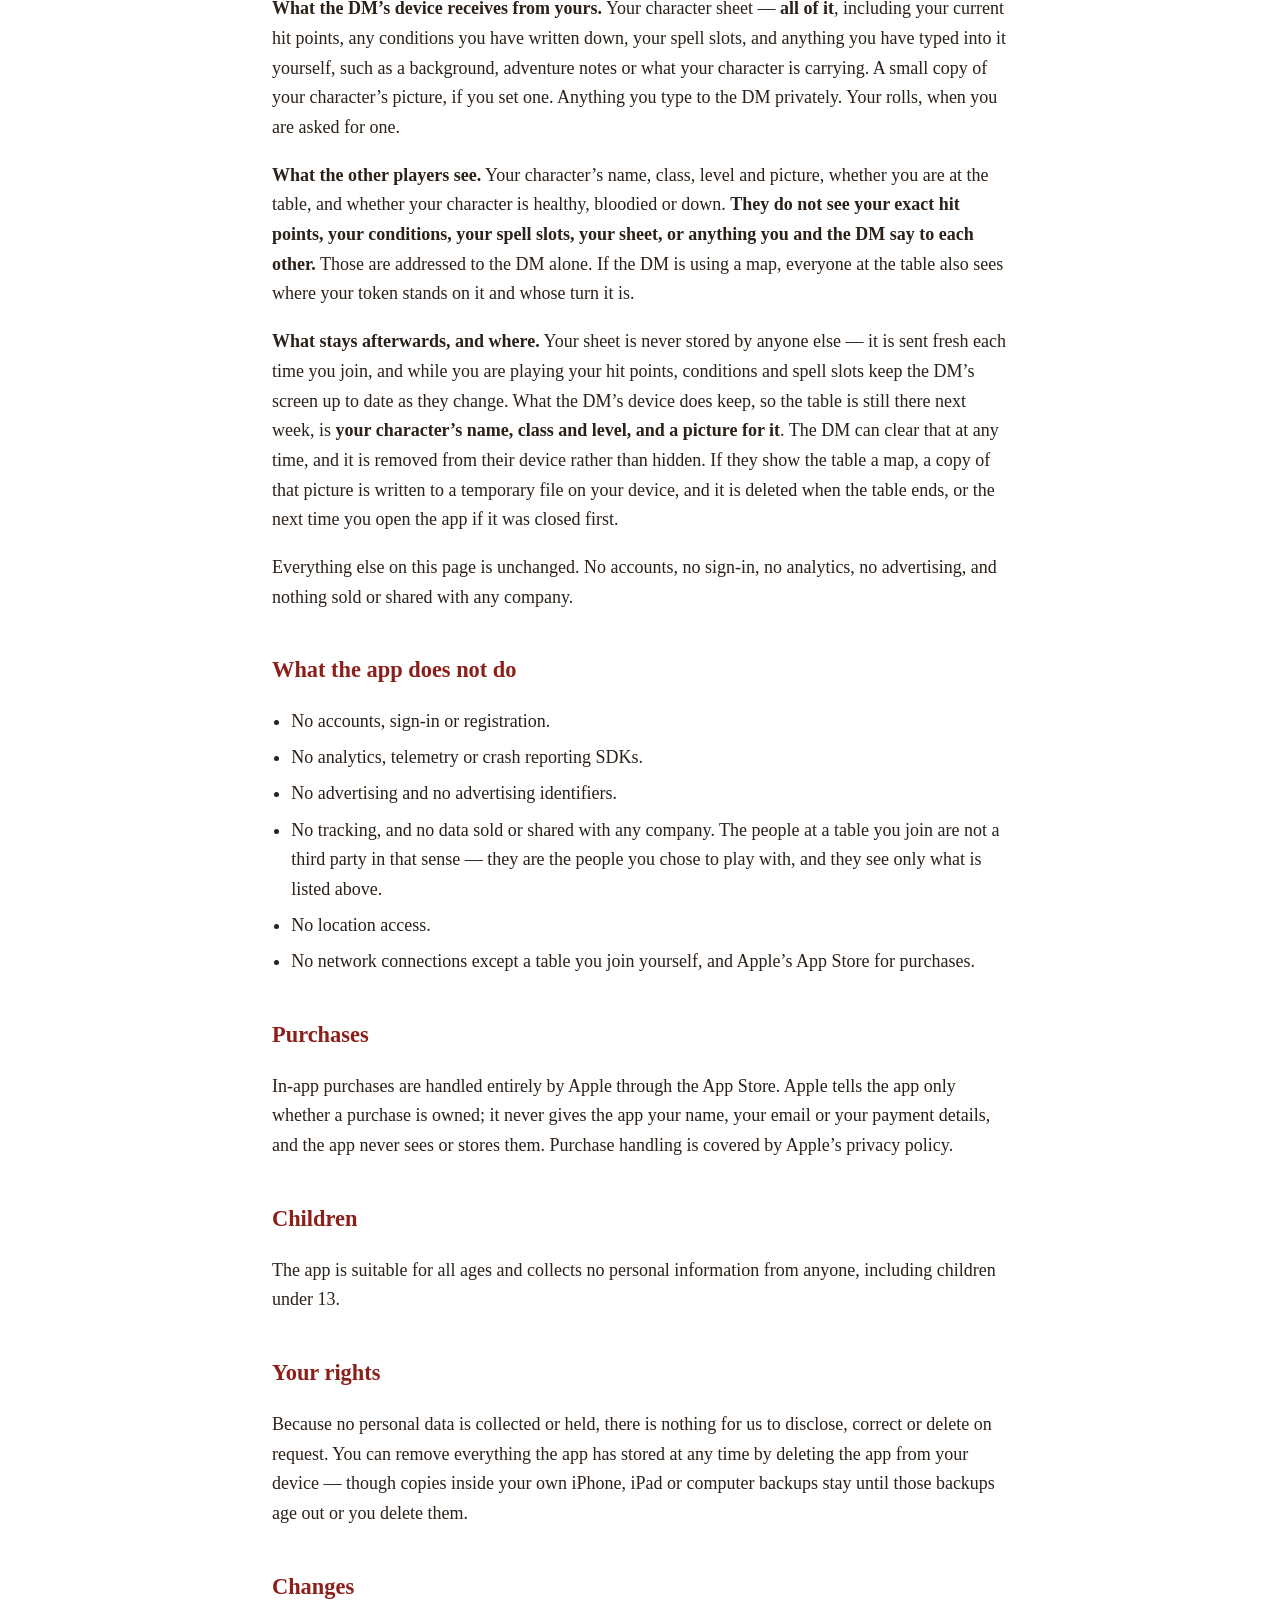
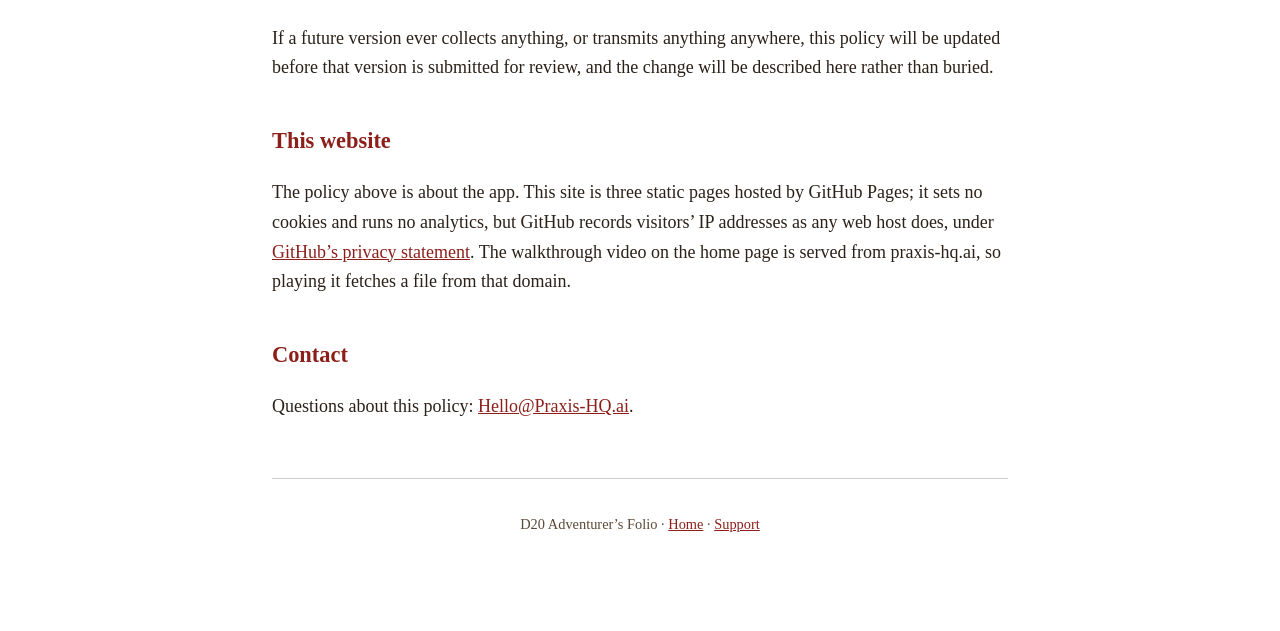
==== commit 8097a2be: "D20 pages: Adam-approved sweep-D wording (A1 A2 A3 A4 A6, C1 C2, B1 B2, D1 D2 D4); footer holder (C3" ====
--- a/privacy.html
+++ b/privacy.html
@@ -23,7 +23,7 @@
   </nav>
 </header>
 
-<p class="updated">Last updated: 12 September 2026</p>
+<p class="updated">Last updated: 13 September 2026</p>
 
 <div class="card">
   <p style="margin:0"><strong>The short version.</strong> D20 Adventurer&rsquo;s
@@ -38,8 +38,8 @@
 <p>Everything you create &mdash; characters, ability scores, inventories, notes
 and any portrait you choose &mdash; is written to the app&rsquo;s own storage on
 your device. A small number of preferences (your chosen dice set, whether sound
-is on) and your recent dice rolls (the last 50, including the name of any roll a
-Dungeon Master asked you for) are stored the same way. Clear in the dice tray
+is on) and your recent dice rolls (the last 50, including the name of any roll the DM, the person running the
+game, asked you for) are stored the same way. Clear in the dice tray
 removes the roll history.</p>
 <p>This data is included in your normal iPhone or iPad backup, which is governed
 by Apple&rsquo;s privacy policy, not this one. It is not sent to us, because
@@ -57,11 +57,11 @@
 character on your device, and <strong>the full-size photograph never leaves
 it</strong>. The stored image goes with the
 character if you share or export it yourself. If you join a table, a small copy &mdash; about 256 pixels across
-&mdash; is sent to the Dungeon Master so your character can be recognized, and
+&mdash; is sent to the DM so your character can be recognized, and
 passed to the other players in the room.</p>
 
 <h2 id="table">Playing at a table</h2>
-<p>This version can join a game run by a Dungeon Master using D20 Chair. <strong>It
+<p>This version can join a game run by a DM using D20 Chair. <strong>It
 is never automatic.</strong> The app makes no connection of any kind until you tap
 Join. Played on your own, the app makes no connection to anyone except Apple: it asks
 Apple at each launch which purchases you own (see Purchases below), and Apple may
@@ -73,28 +73,27 @@
 reaches us. It does not work over the internet &mdash; everyone has to be in the
 same room.</p>
 
-<p><strong>What the Dungeon Master&rsquo;s device receives from yours.</strong> Your
+<p><strong>What the DM&rsquo;s device receives from yours.</strong> Your
 character sheet &mdash; <strong>all of it</strong>, including your current hit points,
 any conditions you have written down, your spell slots, and anything you have typed
 into it yourself, such as a background, adventure notes or what your character is
-carrying. A small copy of your character&rsquo;s picture, if you set one. Anything you type to the Dungeon Master privately. Your rolls, when you are
+carrying. A small copy of your character&rsquo;s picture, if you set one. Anything you type to the DM privately. Your rolls, when you are
 asked for one.</p>
 
 <p><strong>What the other players see.</strong> Your character&rsquo;s name, class,
 level and picture, whether you are at the table, and whether your character is
 healthy, bloodied or down. <strong>They do not see your exact hit points, your
-conditions, your spell slots, your sheet, or anything you and the Dungeon Master say
-to each other.</strong> Those are addressed to the Dungeon Master alone. If the
-Dungeon Master is using a map, everyone at the table also sees where your token stands
+conditions, your spell slots, your sheet, or anything you and the DM say
+to each other.</strong> Those are addressed to the DM alone. If the
+DM is using a map, everyone at the table also sees where your token stands
 on it and whose turn it is.</p>
 
 <p><strong>What stays afterwards, and where.</strong> Your sheet is never stored by
 anyone else &mdash; it is sent fresh each time you join, and while you are playing
-your hit points, conditions and spell slots keep the Dungeon Master&rsquo;s screen up
-to date as they change. What the Dungeon
-Master&rsquo;s device does keep, so the table is still there next week, is
+your hit points, conditions and spell slots keep the DM&rsquo;s screen up
+to date as they change. What the DM&rsquo;s device does keep, so the table is still there next week, is
 <strong>your character&rsquo;s name, class and level, and a picture for it</strong>.
-The Dungeon Master can clear that at any time, and it is removed from their device
+The DM can clear that at any time, and it is removed from their device
 rather than hidden. If they show the table a map, a copy of that picture is written
 to a temporary file on your device, and it is deleted when the table ends, or the
 next time you open the app if it was closed first.</p>
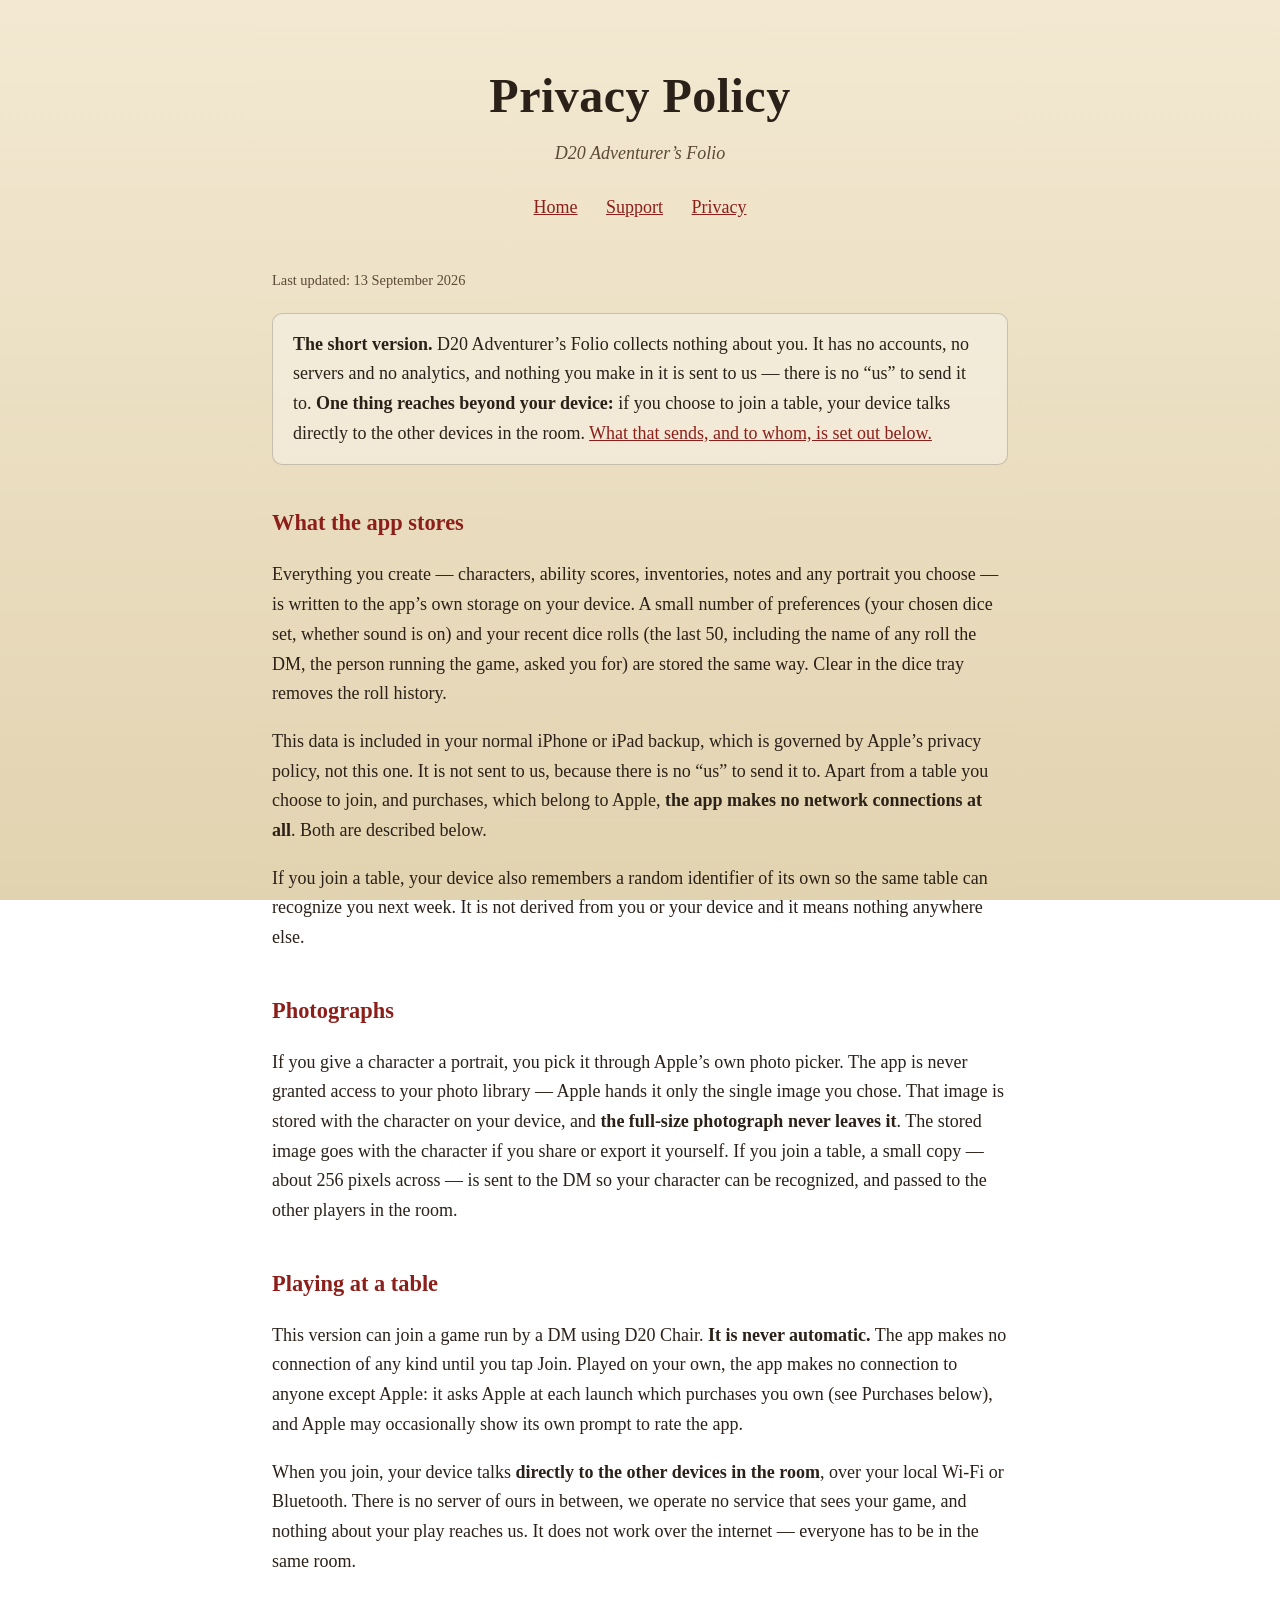
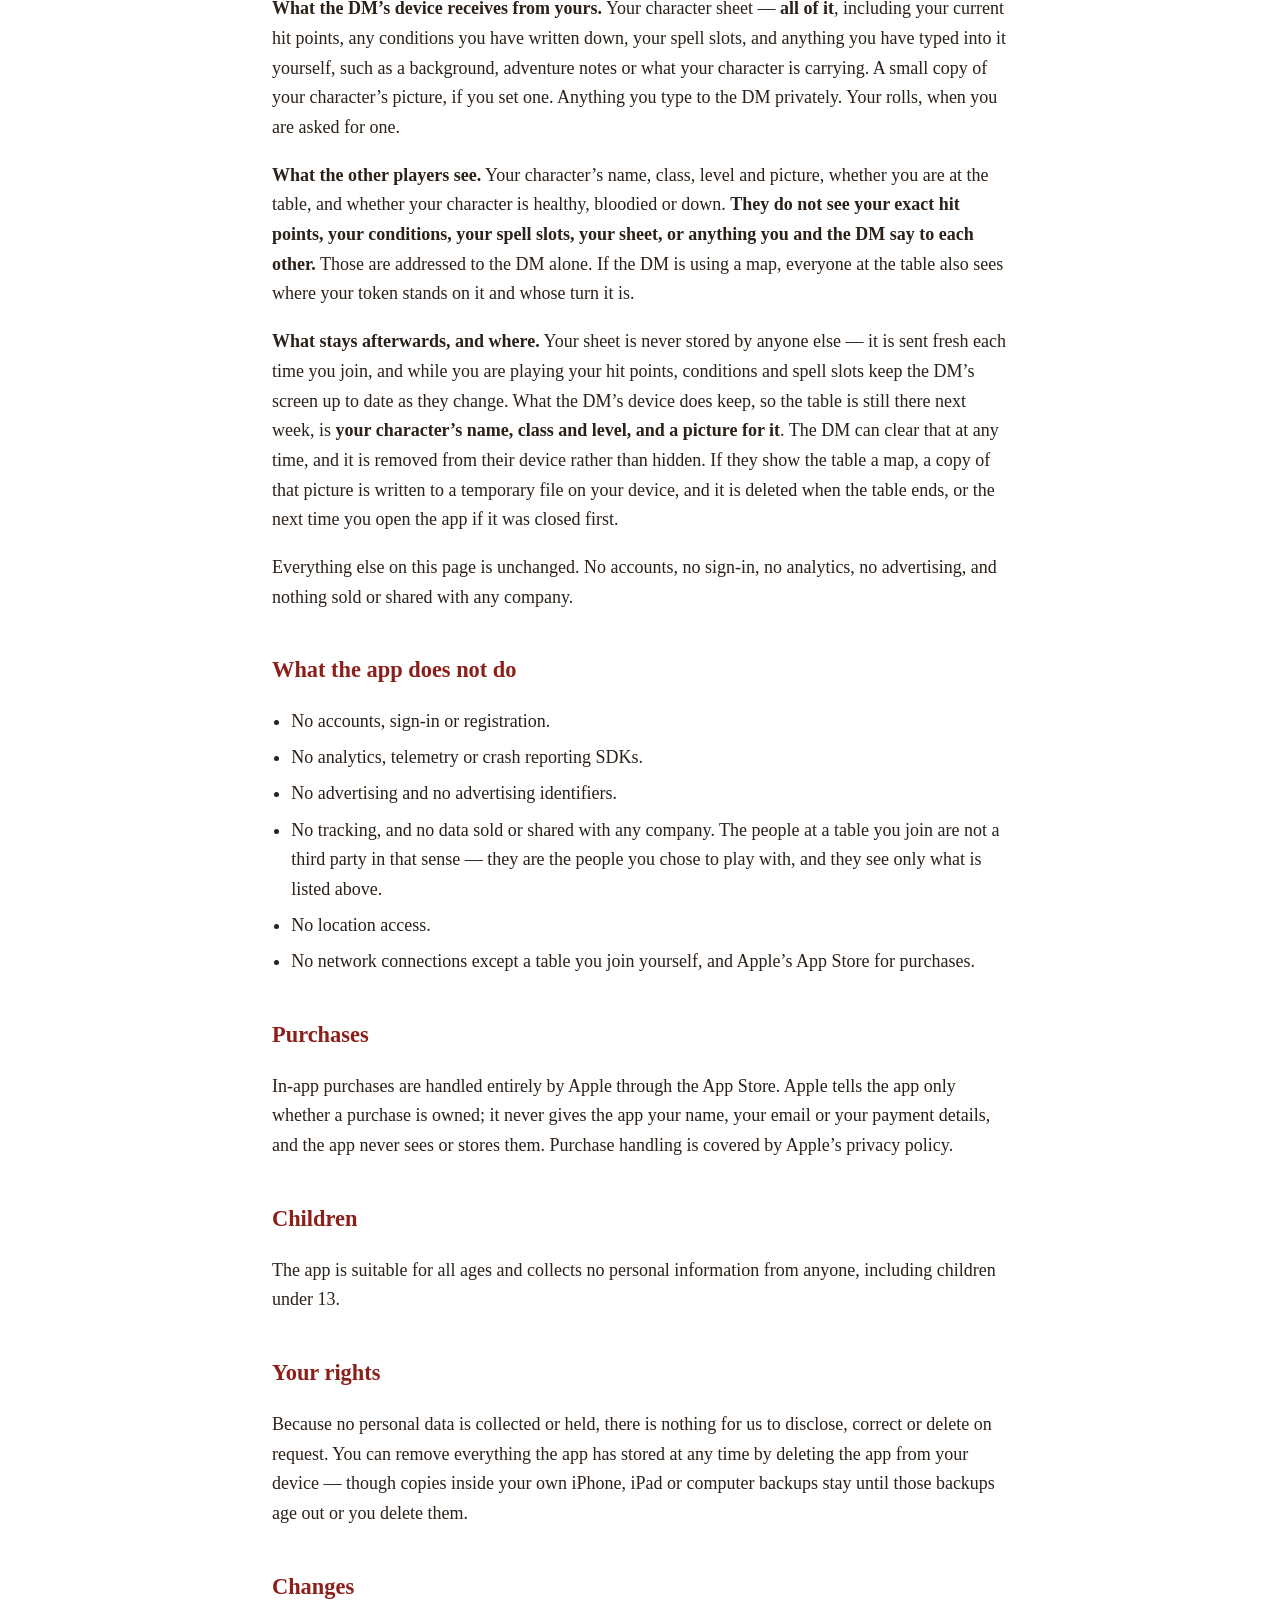
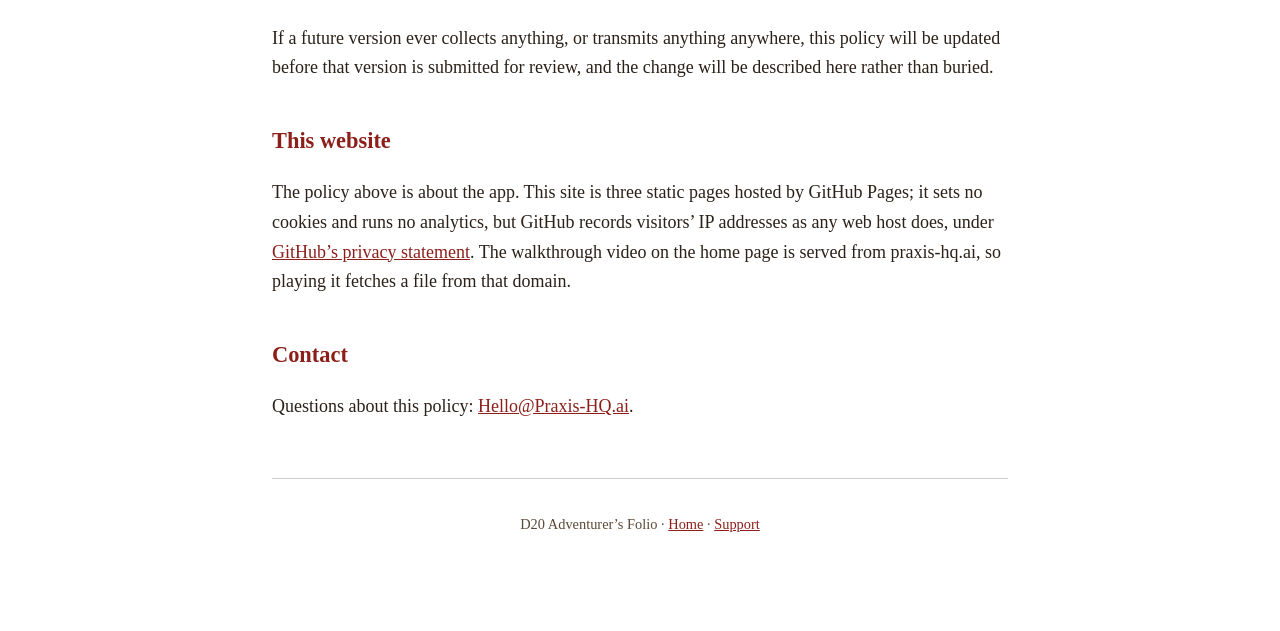
==== commit f6c0d161: "Folio privacy: 'One thing reaches beyond your device' (Adam approved 11:32) Co-Authored-By: Claude O" ====
--- a/privacy.html
+++ b/privacy.html
@@ -29,7 +29,7 @@
   <p style="margin:0"><strong>The short version.</strong> D20 Adventurer&rsquo;s
   Folio collects nothing about you. It has no accounts, no servers and no
   analytics, and nothing you make in it is sent to us &mdash; there is no
-  &ldquo;us&rdquo; to send it to. <strong>One thing is new in this version:</strong>
+  &ldquo;us&rdquo; to send it to. <strong>One thing reaches beyond your device:</strong>
   if you choose to join a table, your device talks directly to the other devices
   in the room. <a href="#table">What that sends, and to whom, is set out below.</a></p>
 </div>
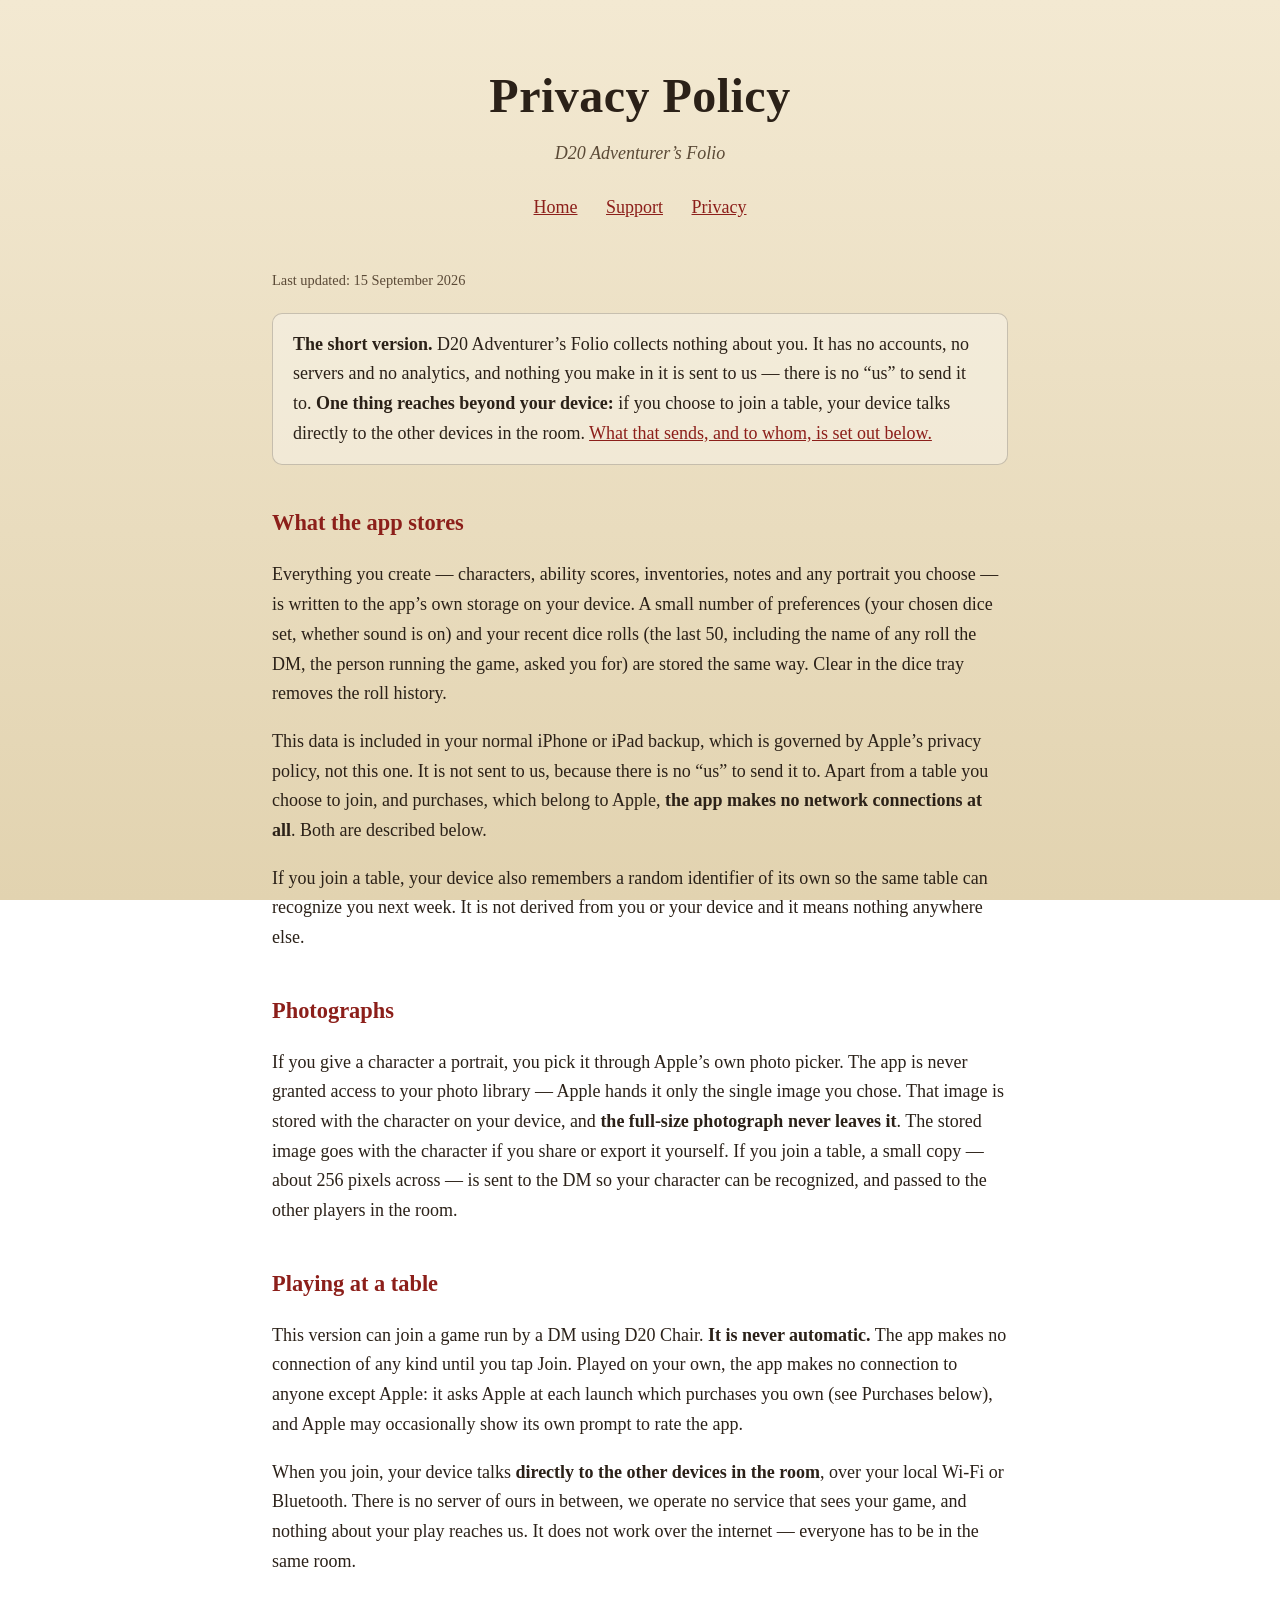
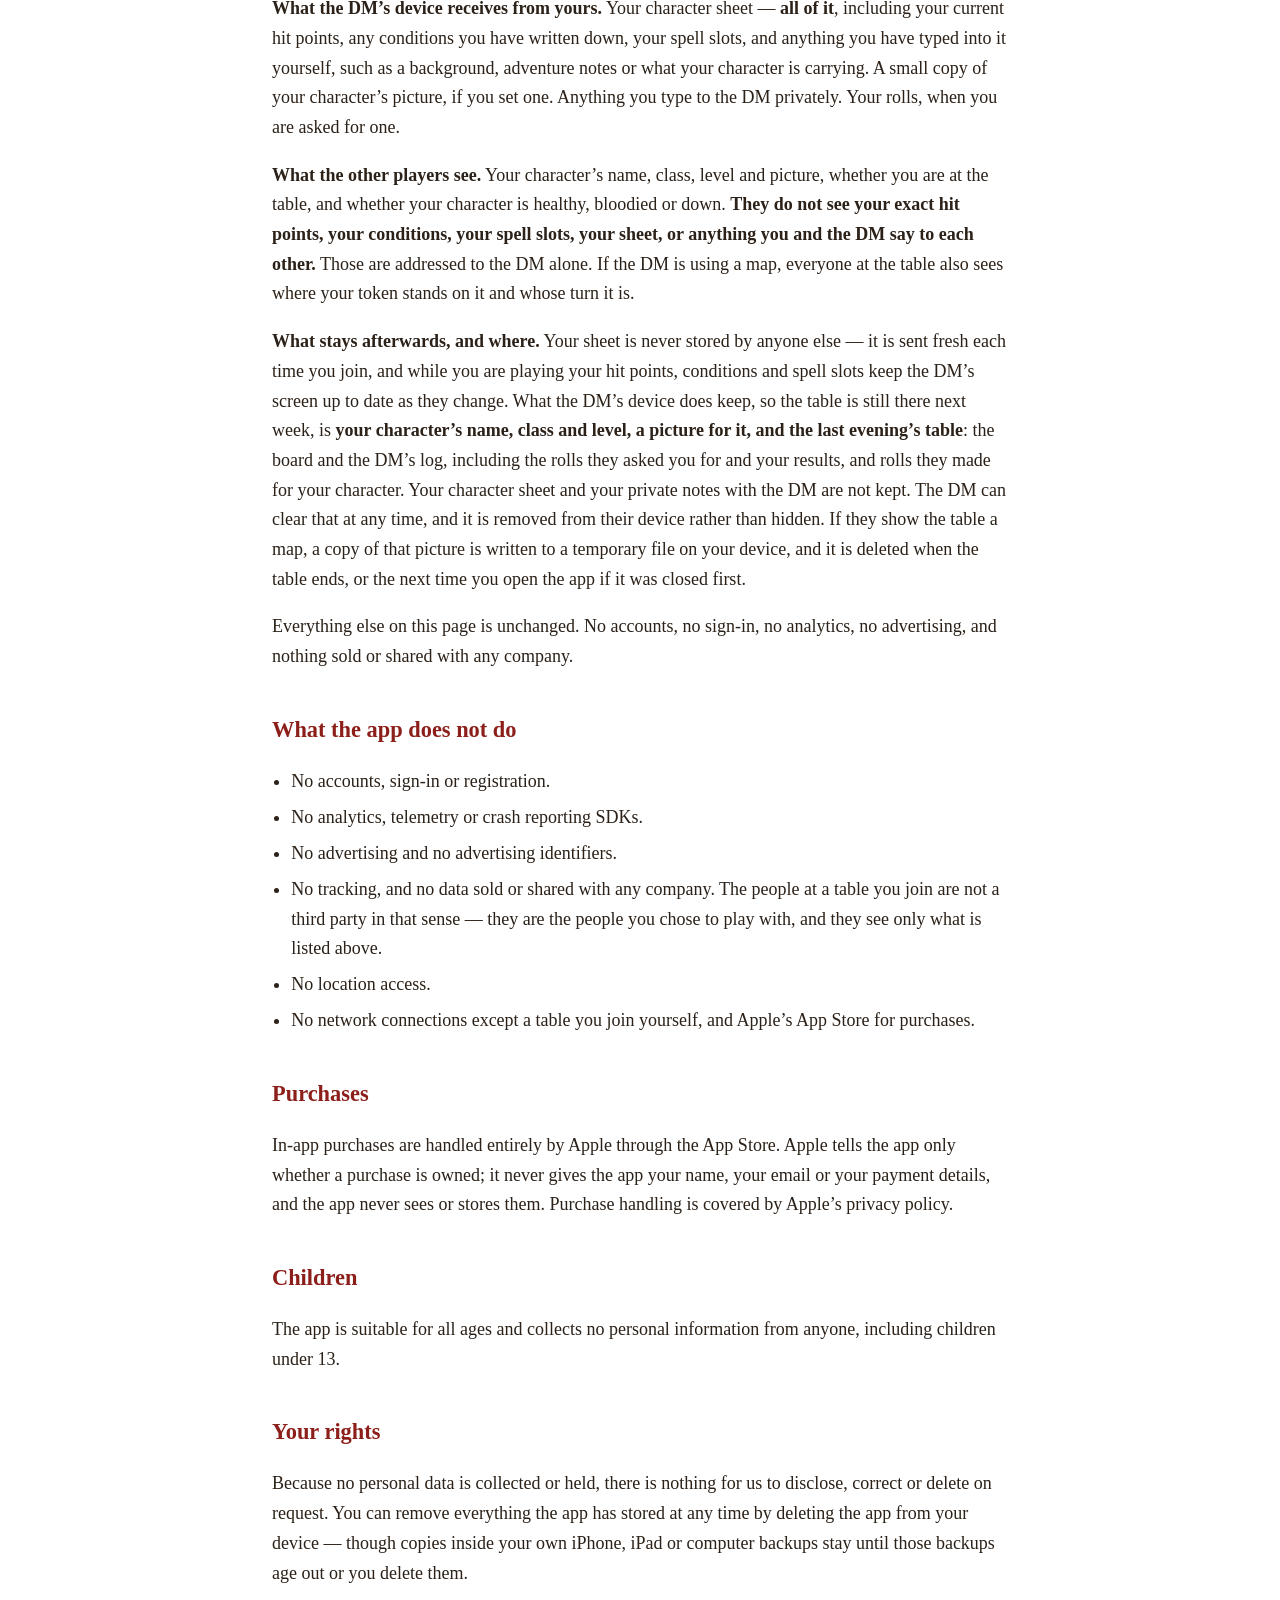
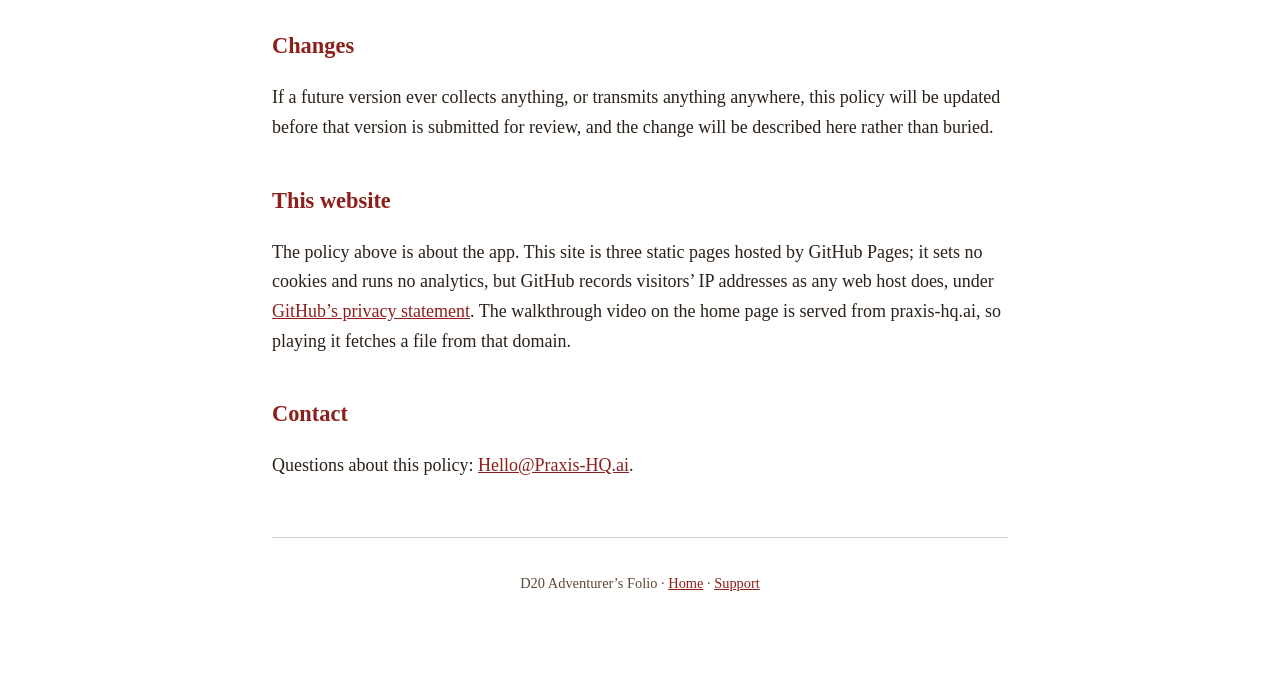
==== commit 4a6bae3d: "Folio privacy item D: the DM's saved evening (Chair 1.1 live, Adam-approved text) Co-Authored-By: Cl" ====
--- a/privacy.html
+++ b/privacy.html
@@ -23,7 +23,7 @@
   </nav>
 </header>
 
-<p class="updated">Last updated: 13 September 2026</p>
+<p class="updated">Last updated: 15 September 2026</p>
 
 <div class="card">
   <p style="margin:0"><strong>The short version.</strong> D20 Adventurer&rsquo;s
@@ -92,7 +92,9 @@
 anyone else &mdash; it is sent fresh each time you join, and while you are playing
 your hit points, conditions and spell slots keep the DM&rsquo;s screen up
 to date as they change. What the DM&rsquo;s device does keep, so the table is still there next week, is
-<strong>your character&rsquo;s name, class and level, and a picture for it</strong>.
+<strong>your character&rsquo;s name, class and level, a picture for it, and the last evening&rsquo;s
+table</strong>: the board and the DM&rsquo;s log, including the rolls they asked you for and your results,
+and rolls they made for your character. Your character sheet and your private notes with the DM are not kept.
 The DM can clear that at any time, and it is removed from their device
 rather than hidden. If they show the table a map, a copy of that picture is written
 to a temporary file on your device, and it is deleted when the table ends, or the
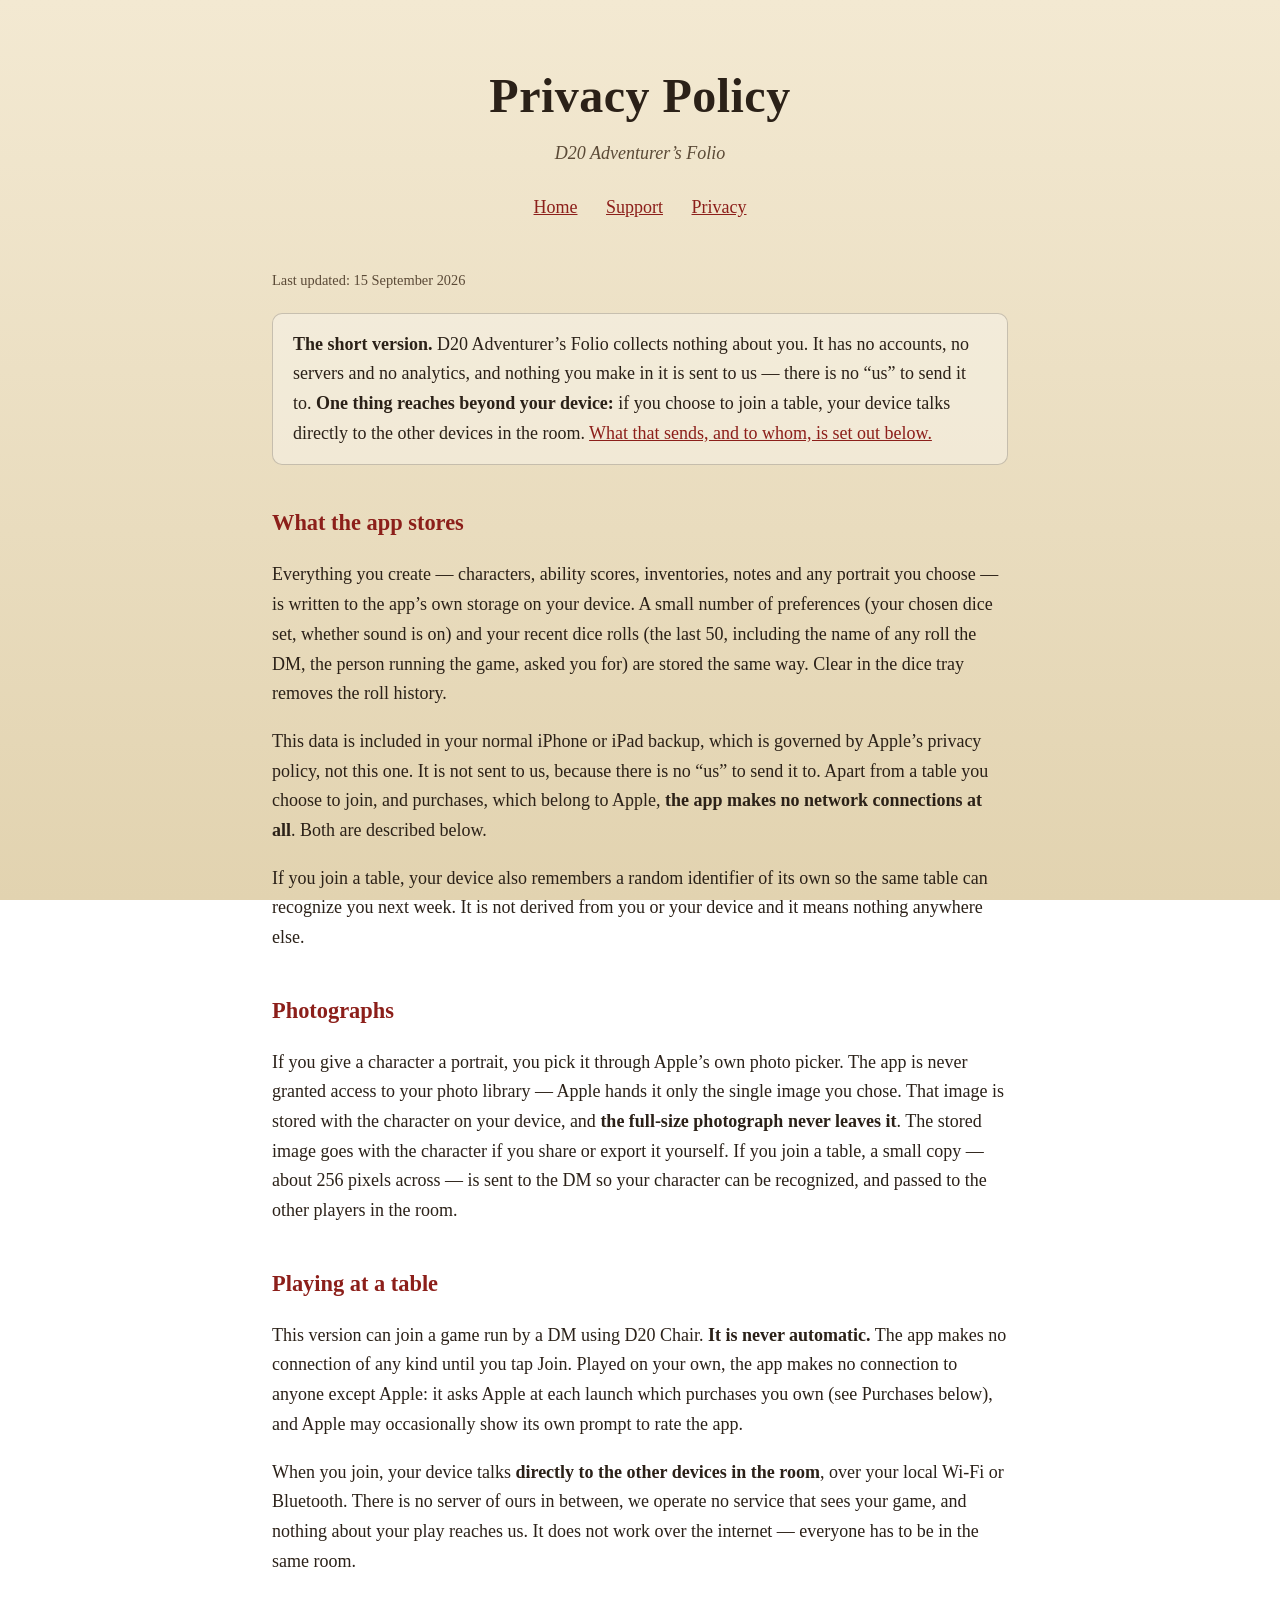
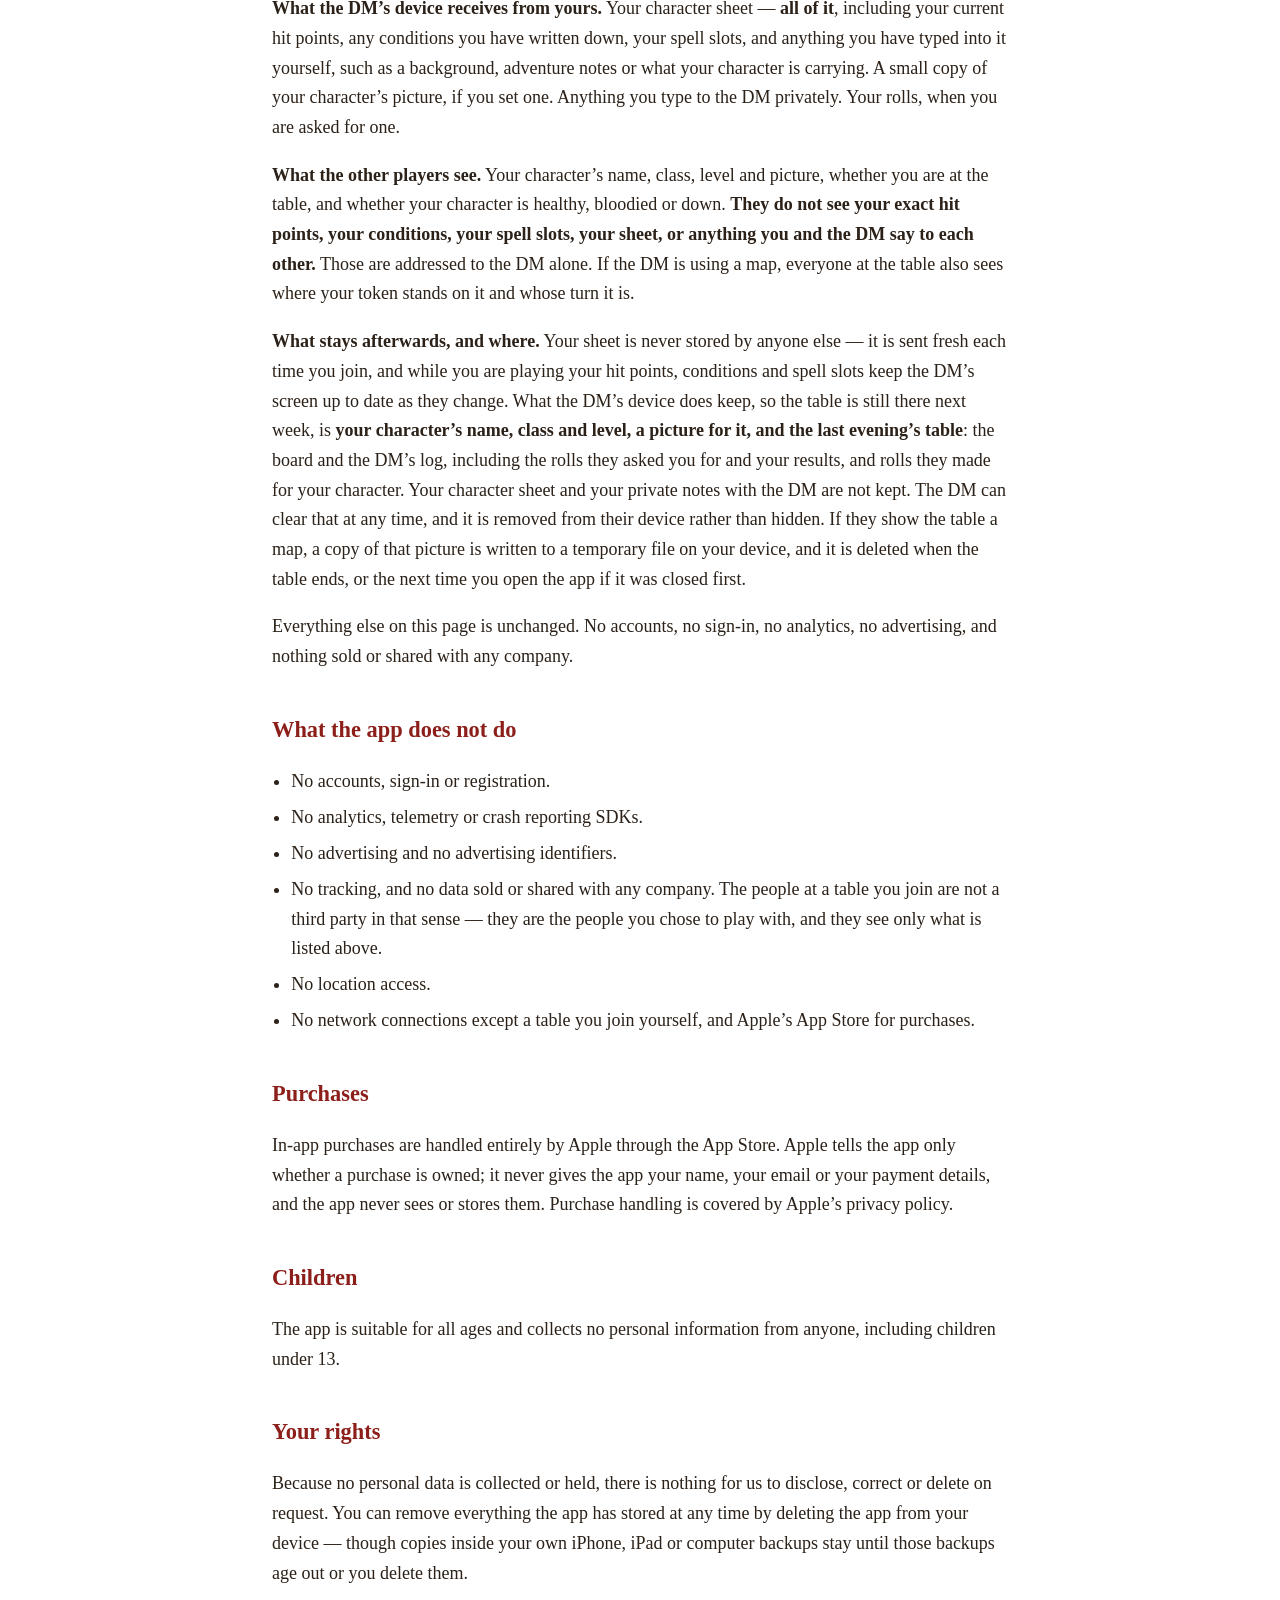
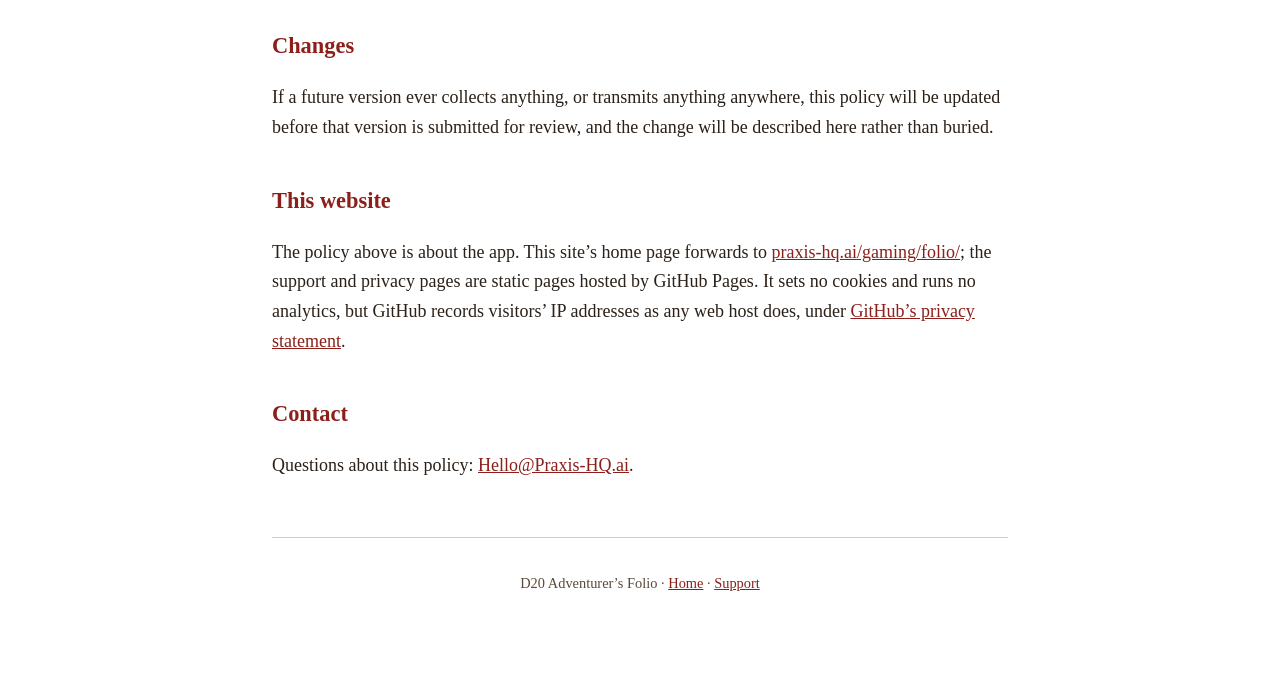
==== commit 950b5e81: "Privacy: the website paragraph matches the root forward (Adam 19:20) Co-Authored-By: Claude Opus 5 <" ====
--- a/privacy.html
+++ b/privacy.html
@@ -139,12 +139,12 @@
 buried.</p>
 
 <h2>This website</h2>
-<p>The policy above is about the app. This site is three static pages hosted by
-GitHub Pages; it sets no cookies and runs no analytics, but GitHub records
-visitors&rsquo; IP addresses as any web host does, under
+<p>The policy above is about the app. This site&rsquo;s home page forwards to
+<a href="https://praxis-hq.ai/gaming/folio/">praxis-hq.ai/gaming/folio/</a>; the support and privacy
+pages are static pages hosted by GitHub Pages. It sets no cookies and runs no analytics, but GitHub
+records visitors&rsquo; IP addresses as any web host does, under
 <a href="https://docs.github.com/en/site-policy/privacy-policies/github-privacy-statement">GitHub&rsquo;s
-privacy statement</a>. The walkthrough video on the home page is served from
-praxis-hq.ai, so playing it fetches a file from that domain.</p>
+privacy statement</a>.</p>
 
 <h2>Contact</h2>
 <p>Questions about this policy: <a href="mailto:Hello@Praxis-HQ.ai">Hello@Praxis-HQ.ai</a>.</p>
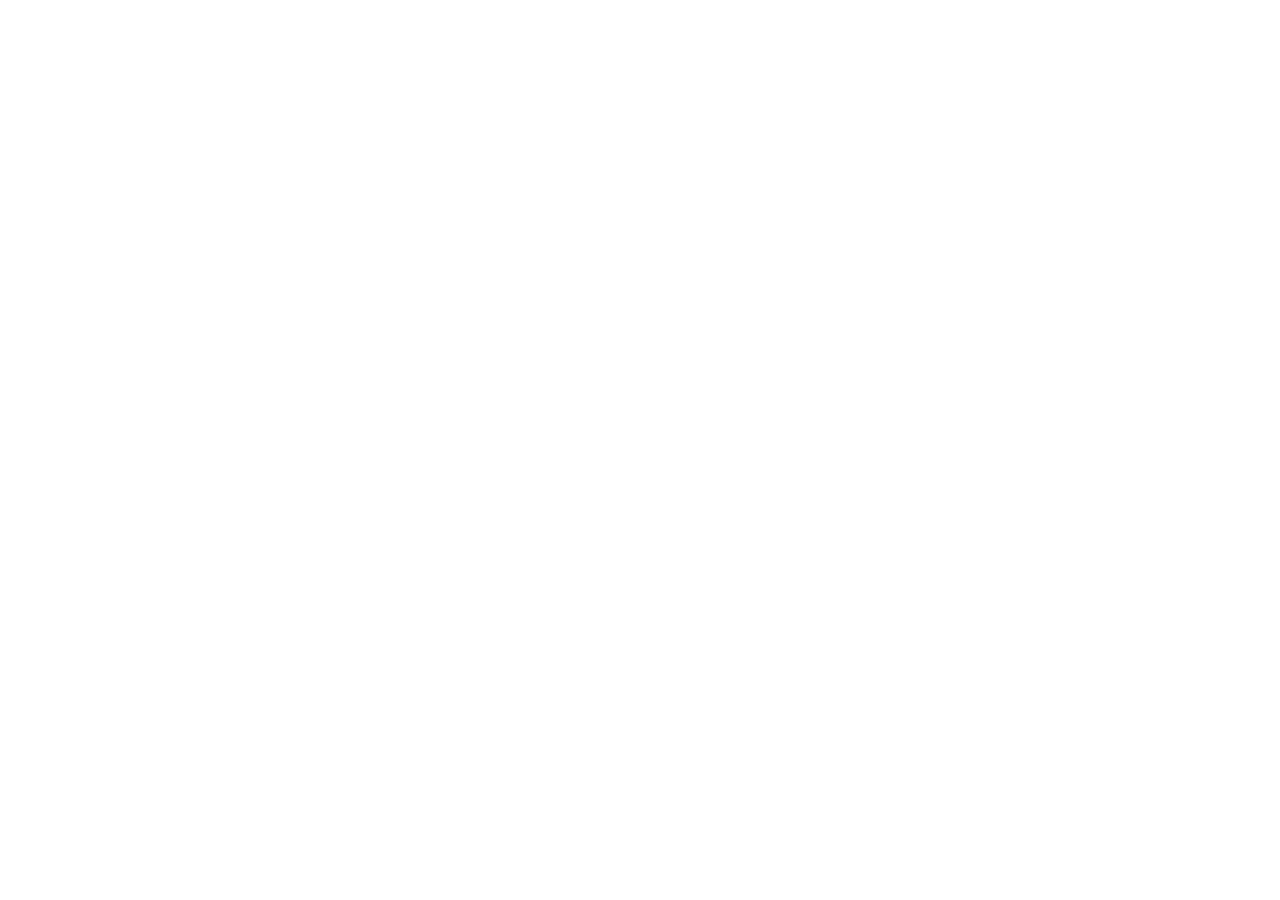
==== commit ada59467: "Redirect the stale policy copies at praxis-hq.ai These pages held a second copy of a policy that had" ====
--- a/privacy.html
+++ b/privacy.html
@@ -1,157 +1,34 @@
-<!doctype html>
+<!DOCTYPE html>
 <html lang="en">
 <head>
 <meta charset="utf-8">
-<meta name="viewport" content="width=device-width, initial-scale=1">
-<title>Privacy Policy &mdash; D20 Adventurer's Folio</title>
-<meta name="description" content="Privacy policy for D20 Adventurer's Folio. The app collects no personal data, has no servers, and never transmits your characters.">
-<meta property="og:title" content="Privacy Policy — D20 Adventurer’s Folio">
-<meta property="og:image" content="https://adam2670.github.io/d20-adventurers-folio/img/hero-playtable.jpg">
-<meta property="og:url" content="https://adam2670.github.io/d20-adventurers-folio/privacy.html">
-<link rel="canonical" href="https://adam2670.github.io/d20-adventurers-folio/privacy.html">
-<link rel="stylesheet" href="style.css?v=3">
+<title>Moved — D20 Adventurer's Folio privacy policy</title>
+<link rel="canonical" href="https://praxis-hq.ai/legal/d20-folio-privacy.html">
+<meta name="robots" content="noindex">
+<meta http-equiv="refresh" content="0; url=https://praxis-hq.ai/legal/d20-folio-privacy.html">
+<!--
+  REDIRECT STUB, 25 Sep 2026.
+  This page used to hold a copy of the policy. Two copies of one promise is worse than either
+  copy alone: this one had fallen behind and was missing a disclosure the live page carries,
+  while App Store Connect registers the praxis-hq.ai address. It is kept as a redirect, not
+  deleted, because a shipped build still links here and a dead privacy URL in a submitted app
+  is worse than none - the reviewer taps it.
+-->
+<style>
+ body{font:16px/1.6 -apple-system,BlinkMacSystemFont,"Segoe UI",Roboto,sans-serif;
+      margin:0;min-height:100vh;display:grid;place-items:center;padding:24px;
+      background:#fff;color:#1d1d1f}
+ @media (prefers-color-scheme:dark){body{background:#000;color:#f5f5f7}}
+ main{max-width:34rem;text-align:center}
+ a{color:#0066cc}
+ @media (prefers-color-scheme:dark){a{color:#2997ff}}
+</style>
 </head>
 <body>
-<div class="wrap">
-<header>
-  <h1>Privacy Policy</h1>
-  <p class="motto">D20 Adventurer&rsquo;s Folio</p>
-  <nav>
-    <a href="index.html">Home</a>
-    <a href="support.html">Support</a>
-    <a href="privacy.html">Privacy</a>
-  </nav>
-</header>
-
-<p class="updated">Last updated: 15 September 2026</p>
-
-<div class="card">
-  <p style="margin:0"><strong>The short version.</strong> D20 Adventurer&rsquo;s
-  Folio collects nothing about you. It has no accounts, no servers and no
-  analytics, and nothing you make in it is sent to us &mdash; there is no
-  &ldquo;us&rdquo; to send it to. <strong>One thing reaches beyond your device:</strong>
-  if you choose to join a table, your device talks directly to the other devices
-  in the room. <a href="#table">What that sends, and to whom, is set out below.</a></p>
-</div>
-
-<h2>What the app stores</h2>
-<p>Everything you create &mdash; characters, ability scores, inventories, notes
-and any portrait you choose &mdash; is written to the app&rsquo;s own storage on
-your device. A small number of preferences (your chosen dice set, whether sound
-is on) and your recent dice rolls (the last 50, including the name of any roll the DM, the person running the
-game, asked you for) are stored the same way. Clear in the dice tray
-removes the roll history.</p>
-<p>This data is included in your normal iPhone or iPad backup, which is governed
-by Apple&rsquo;s privacy policy, not this one. It is not sent to us, because
-there is no &ldquo;us&rdquo; to send it to. Apart from a table you choose to join,
-and purchases, which belong to Apple, <strong>the app makes no network
-connections at all</strong>. Both are described below.</p>
-<p>If you join a table, your device also remembers a random identifier of its own
-so the same table can recognize you next week. It is not derived from you or your
-device and it means nothing anywhere else.</p>
-
-<h2>Photographs</h2>
-<p>If you give a character a portrait, you pick it through Apple&rsquo;s own
-photo picker. The app is never granted access to your photo library &mdash;
-Apple hands it only the single image you chose. That image is stored with the
-character on your device, and <strong>the full-size photograph never leaves
-it</strong>. The stored image goes with the
-character if you share or export it yourself. If you join a table, a small copy &mdash; about 256 pixels across
-&mdash; is sent to the DM so your character can be recognized, and
-passed to the other players in the room.</p>
-
-<h2 id="table">Playing at a table</h2>
-<p>This version can join a game run by a DM using D20 Chair. <strong>It
-is never automatic.</strong> The app makes no connection of any kind until you tap
-Join. Played on your own, the app makes no connection to anyone except Apple: it asks
-Apple at each launch which purchases you own (see Purchases below), and Apple may
-occasionally show its own prompt to rate the app.</p>
-
-<p>When you join, your device talks <strong>directly to the other devices in the
-room</strong>, over your local Wi&#8209;Fi or Bluetooth. There is no server of ours
-in between, we operate no service that sees your game, and nothing about your play
-reaches us. It does not work over the internet &mdash; everyone has to be in the
-same room.</p>
-
-<p><strong>What the DM&rsquo;s device receives from yours.</strong> Your
-character sheet &mdash; <strong>all of it</strong>, including your current hit points,
-any conditions you have written down, your spell slots, and anything you have typed
-into it yourself, such as a background, adventure notes or what your character is
-carrying. A small copy of your character&rsquo;s picture, if you set one. Anything you type to the DM privately. Your rolls, when you are
-asked for one.</p>
-
-<p><strong>What the other players see.</strong> Your character&rsquo;s name, class,
-level and picture, whether you are at the table, and whether your character is
-healthy, bloodied or down. <strong>They do not see your exact hit points, your
-conditions, your spell slots, your sheet, or anything you and the DM say
-to each other.</strong> Those are addressed to the DM alone. If the
-DM is using a map, everyone at the table also sees where your token stands
-on it and whose turn it is.</p>
-
-<p><strong>What stays afterwards, and where.</strong> Your sheet is never stored by
-anyone else &mdash; it is sent fresh each time you join, and while you are playing
-your hit points, conditions and spell slots keep the DM&rsquo;s screen up
-to date as they change. What the DM&rsquo;s device does keep, so the table is still there next week, is
-<strong>your character&rsquo;s name, class and level, a picture for it, and the last evening&rsquo;s
-table</strong>: the board and the DM&rsquo;s log, including the rolls they asked you for and your results,
-and rolls they made for your character. Your character sheet and your private notes with the DM are not kept.
-The DM can clear that at any time, and it is removed from their device
-rather than hidden. If they show the table a map, a copy of that picture is written
-to a temporary file on your device, and it is deleted when the table ends, or the
-next time you open the app if it was closed first.</p>
-
-<p>Everything else on this page is unchanged. No accounts, no sign&#8209;in, no
-analytics, no advertising, and nothing sold or shared with any company.</p>
-
-<h2>What the app does not do</h2>
-<ul>
-  <li>No accounts, sign-in or registration.</li>
-  <li>No analytics, telemetry or crash reporting SDKs.</li>
-  <li>No advertising and no advertising identifiers.</li>
-  <li>No tracking, and no data sold or shared with any company. The people at a
-      table you join are not a third party in that sense &mdash; they are the
-      people you chose to play with, and they see only what is listed above.</li>
-  <li>No location access.</li>
-  <li>No network connections except a table you join yourself, and Apple&rsquo;s
-      App Store for purchases.</li>
-</ul>
-
-<h2>Purchases</h2>
-<p>In-app purchases are handled entirely by Apple through the App Store. Apple
-tells the app only whether a purchase is owned; it never gives the app your name,
-your email or your payment details, and the app never sees or stores them.
-Purchase handling is covered by Apple&rsquo;s privacy policy.</p>
-
-<h2>Children</h2>
-<p>The app is suitable for all ages and collects no personal information from
-anyone, including children under 13.</p>
-
-<h2>Your rights</h2>
-<p>Because no personal data is collected or held, there is nothing for us to
-disclose, correct or delete on request. You can remove everything the app has
-stored at any time by deleting the app from your device &mdash; though copies
-inside your own iPhone, iPad or computer backups stay until those backups age
-out or you delete them.</p>
-
-<h2>Changes</h2>
-<p>If a future version ever collects anything, or transmits anything anywhere,
-this policy will be updated before that version is submitted for review, and the change will be described here rather than
-buried.</p>
-
-<h2>This website</h2>
-<p>The policy above is about the app. This site&rsquo;s home page forwards to
-<a href="https://praxis-hq.ai/gaming/folio/">praxis-hq.ai/gaming/folio/</a>; the support and privacy
-pages are static pages hosted by GitHub Pages. It sets no cookies and runs no analytics, but GitHub
-records visitors&rsquo; IP addresses as any web host does, under
-<a href="https://docs.github.com/en/site-policy/privacy-policies/github-privacy-statement">GitHub&rsquo;s
-privacy statement</a>.</p>
-
-<h2>Contact</h2>
-<p>Questions about this policy: <a href="mailto:Hello@Praxis-HQ.ai">Hello@Praxis-HQ.ai</a>.</p>
-
-<footer>
-  <p>D20 Adventurer&rsquo;s Folio &middot; <a href="index.html">Home</a> &middot; <a href="support.html">Support</a></p>
-</footer>
-</div>
+<main>
+<h1>This policy has moved</h1>
+<p>The current D20 Adventurer's Folio privacy policy now lives at <a href="https://praxis-hq.ai/legal/d20-folio-privacy.html">https://praxis-hq.ai/legal/d20-folio-privacy.html</a>.</p>
+<p>If you are not redirected automatically, follow the link above.</p>
+</main>
 </body>
 </html>
